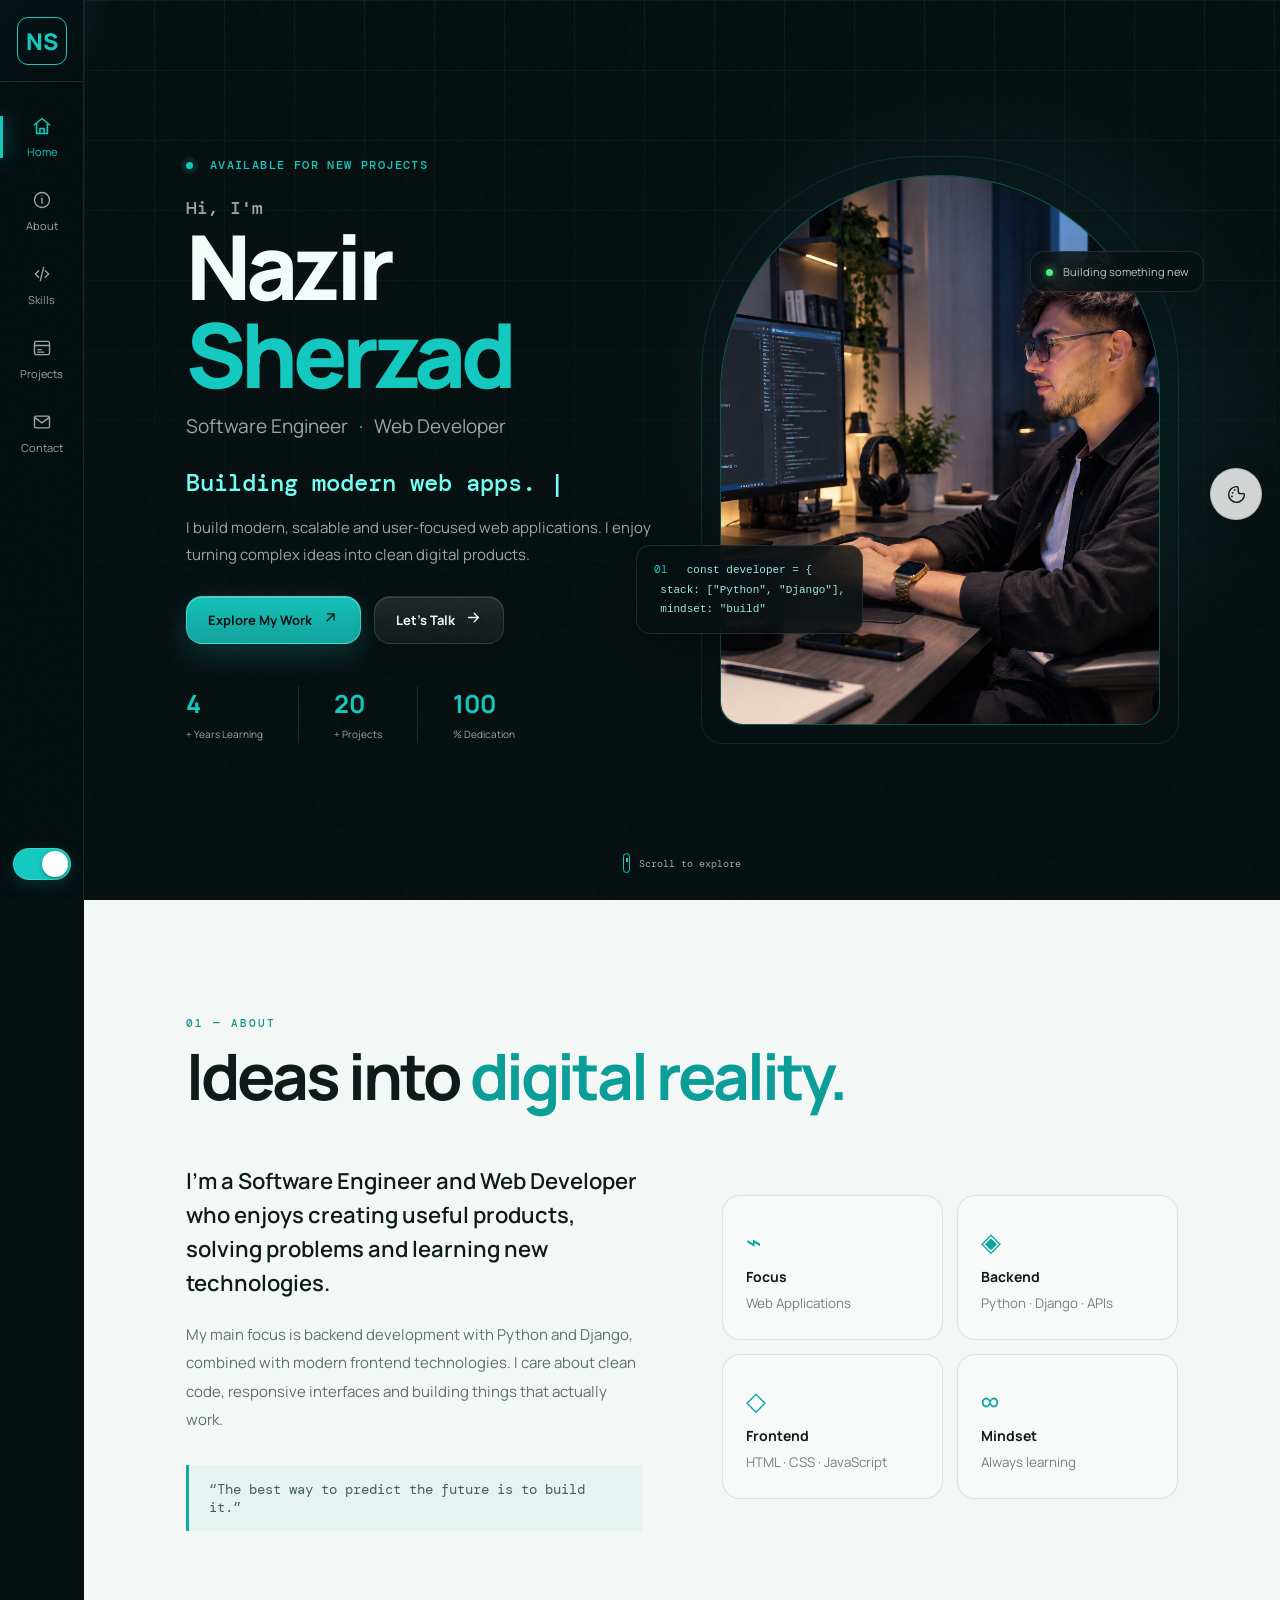
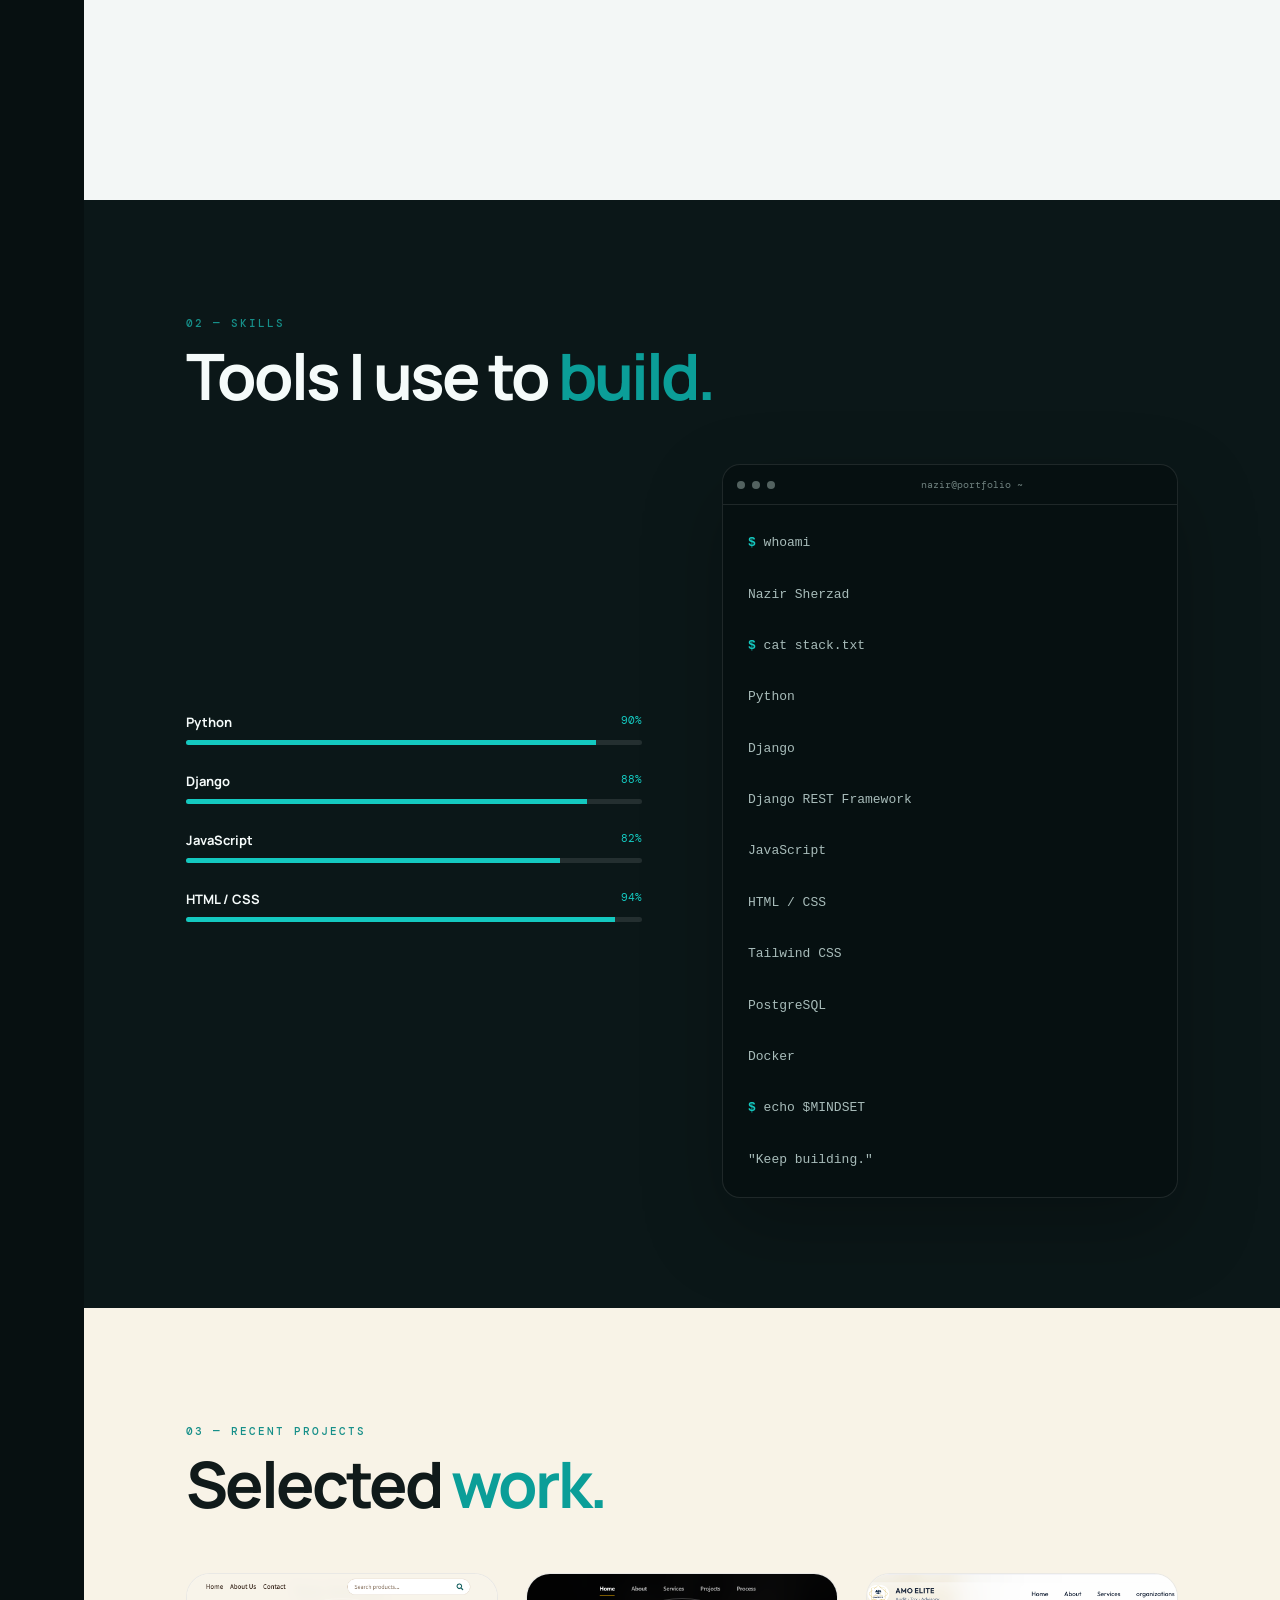
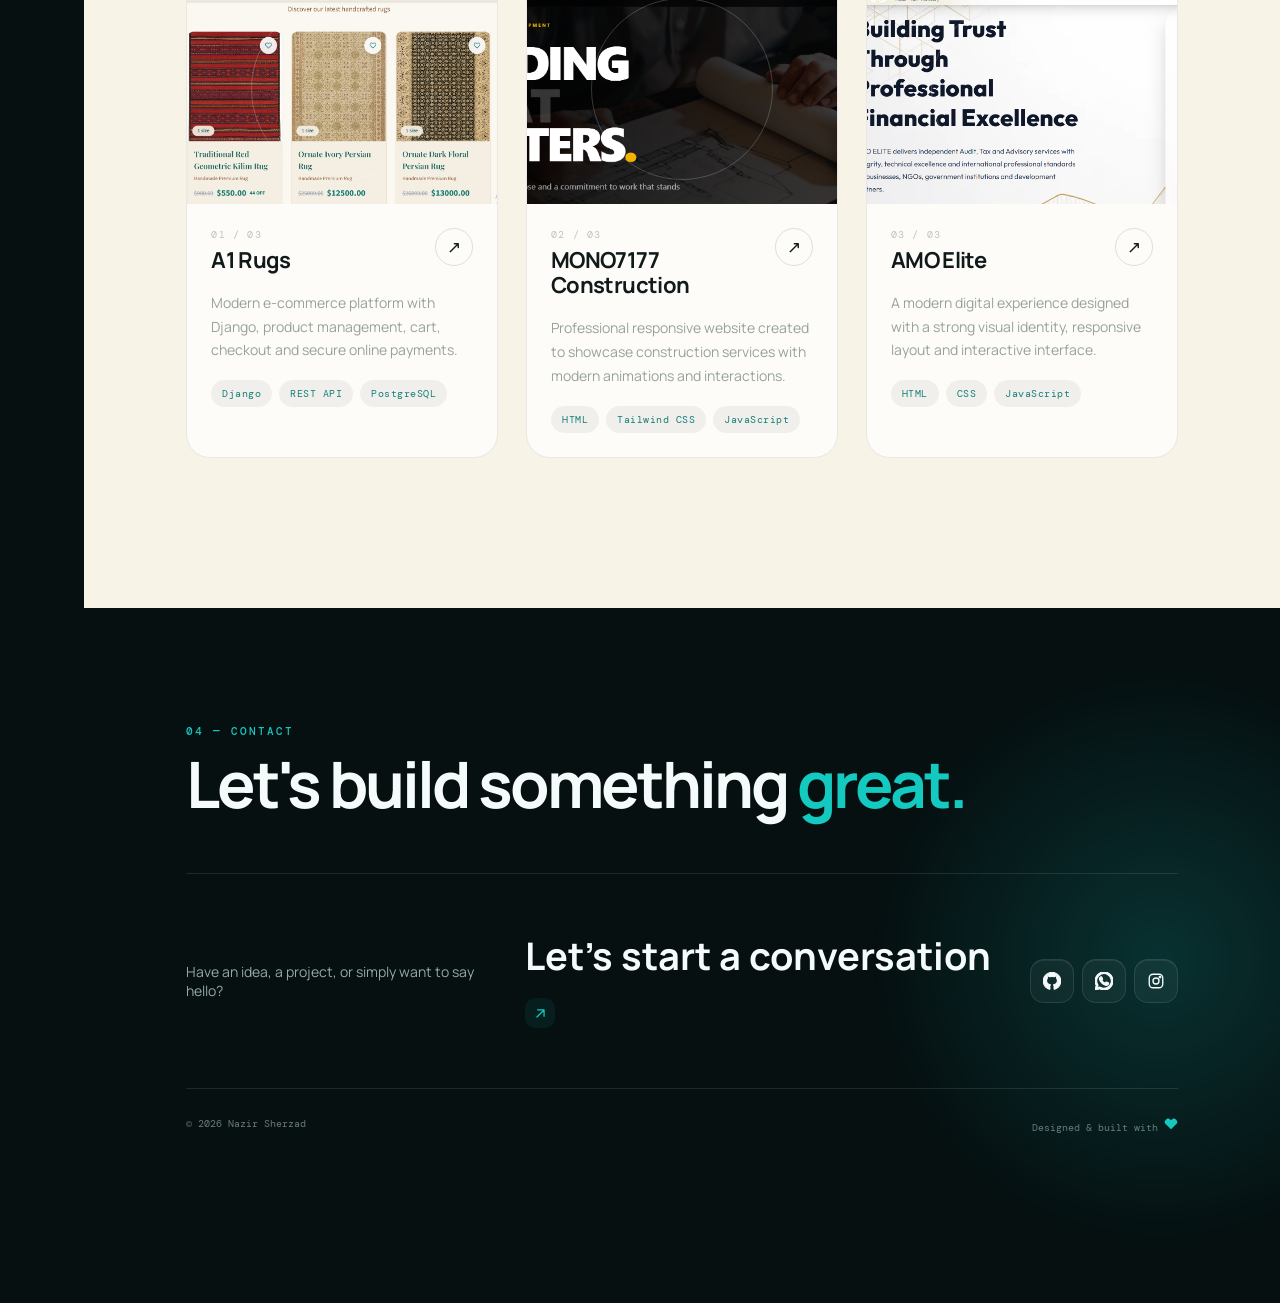
==== index.html @ 91c68496 "first" ====
<!DOCTYPE html>
<html lang="en">

<head>
  <meta charset="UTF-8">
  <meta name="viewport" content="width=device-width, initial-scale=1.0">

  <meta
    name="description"
    content="Nazir Sherzad — Software Engineer & Web Developer"
  >

  <title>Nazir Sherzad | Software Engineer</title>

  <link rel="preconnect" href="https://fonts.googleapis.com">
  <link
    rel="preconnect"
    href="https://fonts.gstatic.com"
    crossorigin
  >

  <link
    href="https://fonts.googleapis.com/css2?family=DM+Mono:wght@400;500&family=Manrope:wght@400;500;600;700;800&display=swap"
    rel="stylesheet"
  >

  <link rel="stylesheet" href="style.css">
</head>

<body>

  <!-- Cursor Glow -->
  <div class="cursor-glow"></div>

  <!-- Noise -->
  <div class="noise"></div>

  <!-- Scroll Progress -->
  <div class="progress">
    <span id="progressBar"></span>
  </div>


  <!-- =========================================
       SIDEBAR
       ========================================= -->

  <aside class="sidebar">

    <a
      class="brand"
      href="#home"
      aria-label="Nazir Sherzad home"
    >
      <span>NS</span>
    </a>

    <nav>

      <!-- Home -->
      <a href="#home" class="nav-link active">
        <i class="icon" aria-hidden="true">
          <svg viewBox="0 0 24 24">
            <path d="M3 10.5 12 3l9 7.5"></path>
            <path d="M5.5 9.5V21h13V9.5"></path>
            <path d="M9.5 21v-6h5v6"></path>
          </svg>
        </i>
        <span>Home</span>
      </a>


      <!-- About -->
      <a href="#about" class="nav-link">
        <i class="icon" aria-hidden="true">
          <svg viewBox="0 0 24 24">
            <circle cx="12" cy="12" r="9"></circle>
            <path d="M12 10v6"></path>
            <circle
              cx="12"
              cy="7"
              r=".7"
              fill="currentColor"
              stroke="none"
            ></circle>
          </svg>
        </i>
        <span>About</span>
      </a>


      <!-- Skills -->
      <a href="#skills" class="nav-link">
        <i class="icon" aria-hidden="true">
          <svg viewBox="0 0 24 24">
            <path d="m8 8-4 4 4 4"></path>
            <path d="m16 8 4 4-4 4"></path>
            <path d="m14 4-4 16"></path>
          </svg>
        </i>
        <span>Skills</span>
      </a>


      <!-- Projects -->
      <a href="#projects" class="nav-link">
        <i class="icon" aria-hidden="true">
          <svg viewBox="0 0 24 24">
            <rect
              x="3"
              y="4"
              width="18"
              height="16"
              rx="2"
            ></rect>
            <path d="M3 9h18"></path>
            <path d="M7 14h4"></path>
            <path d="M7 17h7"></path>
          </svg>
        </i>
        <span>Projects</span>
      </a>


      <!-- Contact -->
      <a href="#contact" class="nav-link">
        <i class="icon" aria-hidden="true">
          <svg viewBox="0 0 24 24">
            <rect
              x="3"
              y="5"
              width="18"
              height="14"
              rx="2"
            ></rect>
            <path d="m4 7 8 6 8-6"></path>
          </svg>
        </i>
        <span>Contact</span>
      </a>

    </nav>


    <!-- Theme Toggle -->
    <button
      class="theme-toggle"
      id="themeToggle"
      aria-label="Toggle theme"
    >

      <!-- Moon -->
      <span>
        <svg viewBox="0 0 24 24" aria-hidden="true">
          <path d="M20 15.5A8.5 8.5 0 0 1 8.5 4 8.5 8.5 0 1 0 20 15.5Z"></path>
        </svg>
      </span>

      <!-- Sun -->
      <b>
        <svg viewBox="0 0 24 24" aria-hidden="true">
          <circle cx="12" cy="12" r="4"></circle>

          <path d="M12 2v2"></path>
          <path d="M12 20v2"></path>

          <path d="m4.93 4.93 1.41 1.41"></path>
          <path d="m17.66 17.66 1.41 1.41"></path>

          <path d="M2 12h2"></path>
          <path d="M20 12h2"></path>

          <path d="m4.93 19.07 1.41-1.41"></path>
          <path d="m17.66 6.34 1.41-1.41"></path>
        </svg>
      </b>

    </button>

  </aside>

<!-- =========================================
     MOBILE CONTROLS
     ========================================= -->

<div class="mobile-controls">

  <!-- Mobile Theme Toggle -->
 
  <!-- Mobile Menu -->
  <button
    class="mobile-menu"
    id="mobileMenu"
    aria-label="Open menu"
  >
    <svg viewBox="0 0 24 24" aria-hidden="true">
      <path d="M4 7h16"></path>
      <path d="M4 12h16"></path>
      <path d="M4 17h16"></path>
    </svg>
  </button>

</div>


<!-- =========================================
     MOBILE NAVIGATION
     ========================================= -->

<div class="mobile-nav" id="mobileNav">
  <a href="#home">Home</a>
  <a href="#about">About</a>
  <a href="#skills">Skills</a>
  <a href="#projects">Projects</a>
  <a href="#contact">Contact</a>
</div>  <!-- =========================================
       MAIN
       ========================================= -->

  <main>


    <!-- =======================================
         HERO
         ======================================= -->

    <section id="home" class="hero section">

      <div class="hero-grid"></div>

      <div class="hero-orbit orbit-one"></div>
      <div class="hero-orbit orbit-two"></div>


      <div class="hero-copy reveal">

        <div class="eyebrow">
          <span class="pulse-dot"></span>
          Available for new projects
        </div>

        <p class="hello">Hi, I'm</p>

        <h1>
          Nazir <em>Sherzad</em>
        </h1>

        <div class="role">
          Software Engineer
          <span>·</span>
          Web Developer
        </div>

        <div class="type-line">
          <span id="typed"></span>
          <span class="caret">|</span>
        </div>

        <p class="hero-text">
          I build modern, scalable and user-focused web applications.
          I enjoy turning complex ideas into clean digital products.
        </p>


        <div class="hero-actions">

          <a
            class="btn primary magnetic"
            href="#projects"
          >
            Explore My Work

            <span>
              <svg viewBox="0 0 24 24" aria-hidden="true">
                <path
                  d="M7 17L17 7M8 7h9v9"
                  fill="none"
                  stroke="currentColor"
                  stroke-width="1.8"
                  stroke-linecap="round"
                  stroke-linejoin="round"
                />
              </svg>
            </span>
          </a>


          <a
            class="btn ghost magnetic"
            href="#contact"
          >
            Let's Talk

            <span>
              <svg viewBox="0 0 24 24" aria-hidden="true">
                <path
                  d="M5 12h14M13 6l6 6-6 6"
                  fill="none"
                  stroke="currentColor"
                  stroke-width="1.8"
                  stroke-linecap="round"
                  stroke-linejoin="round"
                />
              </svg>
            </span>
          </a>

        </div>


        <div class="stats">

          <div>
            <strong data-count="4">0</strong>
            <small>+ Years Learning</small>
          </div>

          <div>
            <strong data-count="20">0</strong>
            <small>+ Projects</small>
          </div>

          <div>
            <strong data-count="100">0</strong>
            <small>% Dedication</small>
          </div>

        </div>

      </div>


      <!-- Hero Visual -->

      <div class="hero-visual reveal delay">

        <div class="photo-frame">

          <div class="photo-ring"></div>

          <img
            src="assets/nazir.jpg"
            alt="Nazir Sherzad"
            onerror="this.style.display='none';this.parentElement.classList.add('photo-missing')"
          >

          <div class="photo-fallback">
            <span>NS</span>

            <small>
              Place your photo at<br>
              <b>assets/nazir.jpg</b>
            </small>
          </div>


          <!-- Code Card -->

          <div class="floating-card code-card">

            <span>01</span>

            <code>
              const developer = {<br>
              &nbsp;stack: ["Python", "Django"],<br>
              &nbsp;mindset: "build"
            </code>

          </div>


          <!-- Status Card -->

          <div class="floating-card status-card">
            <i></i>
            Building something new
          </div>

        </div>

      </div>


      <!-- Scroll Cue -->

      <a class="scroll-cue" href="#about">
        <span></span>
        Scroll to explore
      </a>

    </section>



    <!-- =======================================
         ABOUT
         ======================================= -->

    <section id="about" class="section light-section">

      <div class="section-head reveal">

        <span>01 — ABOUT</span>

        <h2>
          Ideas into <em>digital reality.</em>
        </h2>

      </div>


      <div class="about-grid">

        <div class="about-text reveal">

          <p class="lead">
            I'm a Software Engineer and Web Developer who enjoys
            creating useful products, solving problems and learning
            new technologies.
          </p>

          <p>
            My main focus is backend development with Python and Django,
            combined with modern frontend technologies. I care about
            clean code, responsive interfaces and building things that
            actually work.
          </p>

          <div class="quote">
            “The best way to predict the future is to build it.”
          </div>

        </div>


        <div class="about-cards reveal delay">

          <div class="info-card">
            <span>⌁</span>
            <b>Focus</b>
            <small>Web Applications</small>
          </div>

          <div class="info-card">
            <span>◈</span>
            <b>Backend</b>
            <small>Python · Django · APIs</small>
          </div>

          <div class="info-card">
            <span>◇</span>
            <b>Frontend</b>
            <small>HTML · CSS · JavaScript</small>
          </div>

          <div class="info-card">
            <span>∞</span>
            <b>Mindset</b>
            <small>Always learning</small>
          </div>

        </div>

      </div>

    </section>



    <!-- =======================================
         SKILLS
         ======================================= -->

    <section id="skills" class="section dark-section">

      <div class="section-head reveal">

        <span>02 — SKILLS</span>

        <h2>
          Tools I use to <em>build.</em>
        </h2>

      </div>


      <div class="skills-wrap">


        <div class="skill-list reveal">

          <div class="skill">

            <div>
              <b>Python</b>
              <span>90%</span>
            </div>

            <div class="bar">
              <i style="--w:90%"></i>
            </div>

          </div>


          <div class="skill">

            <div>
              <b>Django</b>
              <span>88%</span>
            </div>

            <div class="bar">
              <i style="--w:88%"></i>
            </div>

          </div>


          <div class="skill">

            <div>
              <b>JavaScript</b>
              <span>82%</span>
            </div>

            <div class="bar">
              <i style="--w:82%"></i>
            </div>

          </div>


          <div class="skill">

            <div>
              <b>HTML / CSS</b>
              <span>94%</span>
            </div>

            <div class="bar">
              <i style="--w:94%"></i>
            </div>

          </div>

        </div>


        <!-- Terminal -->

        <div class="terminal reveal delay">

          <div class="terminal-top">

            <span></span>
            <span></span>
            <span></span>

            <label>
              nazir@portfolio ~
            </label>

          </div>


          <pre><code><b>$</b> whoami

Nazir Sherzad

<b>$</b> cat stack.txt

Python

Django

Django REST Framework

JavaScript

HTML / CSS

Tailwind CSS

PostgreSQL

Docker

<b>$</b> echo $MINDSET

"Keep building."</code></pre>

        </div>

      </div>

    </section>


<!-- =======================================
     PROJECTS
     ======================================= -->

<section
  id="projects"
  class="section light-section projects-section"
>

  <div class="section-head reveal">

    <span>03 — RECENT PROJECTS</span>

    <h2>
      Selected <em>work.</em>
    </h2>

  </div>


  <div class="projects-grid">


    <!-- =================================
         A1 RUGS
         ================================= -->

    <a
      href="https://shopa1rugs.com"
      target="_blank"
      rel="noopener noreferrer"
      class="project reveal"
    >

      <div class="project-art project-image">

        <img
          src="assets/a1rugs.png"
          alt="A1 Rugs website screenshot"
          loading="lazy"
        />

        <div class="project-overlay">

          <span>VIEW PROJECT</span>

          <span class="project-arrow">↗</span>

        </div>

      </div>


      <div class="project-body">

        <div class="project-title">

          <div>

            <small>01 / 03</small>

            <h3>A1 Rugs</h3>

          </div>

          <span class="project-link">↗</span>

        </div>


        <p>
          Modern e-commerce platform with Django,
          product management, cart, checkout and
          secure online payments.
        </p>


        <div class="tags">

          <span>Django</span>
          <span>REST API</span>
          <span>PostgreSQL</span>

        </div>

      </div>

    </a>



    <!-- =================================
         MONO7177
         ================================= -->

    <a
      href="https://mono1771.netlify.app/"
      target="_blank"
      rel="noopener noreferrer"
      class="project reveal delay"
    >

      <div class="project-art project-image">

        <img
          src="assets/mono.png"
          alt="MONO7177 Construction website screenshot"
          loading="lazy"
        />

        <div class="project-overlay">

          <span>VIEW PROJECT</span>

          <span class="project-arrow">↗</span>

        </div>

      </div>


      <div class="project-body">

        <div class="project-title">

          <div>

            <small>02 / 03</small>

            <h3>MONO7177 Construction</h3>

          </div>

          <span class="project-link">↗</span>

        </div>


        <p>
          Professional responsive website created
          to showcase construction services with
          modern animations and interactions.
        </p>


        <div class="tags">

          <span>HTML</span>
          <span>Tailwind CSS</span>
          <span>JavaScript</span>

        </div>

      </div>

    </a>



    <!-- =================================
         AMO ELITE
         ================================= -->

    <a
      href="#"
      target="_blank"
      rel="noopener noreferrer"
      class="project reveal"
    >

      <div class="project-art project-image">

        <img
          src="assets/amoelite1.png"
          alt="AMO Elite website screenshot"
          loading="lazy"
        />

        <div class="project-overlay">

          <span>VIEW PROJECT</span>

          <span class="project-arrow">↗</span>

        </div>

      </div>


      <div class="project-body">

        <div class="project-title">

          <div>

            <small>03 / 03</small>

            <h3>AMO Elite</h3>

          </div>

          <span class="project-link">↗</span>

        </div>


        <p>
          A modern digital experience designed
          with a strong visual identity, responsive
          layout and interactive interface.
        </p>


        <div class="tags">

          <span>HTML</span>
          <span>CSS</span>
          <span>JavaScript</span>

        </div>

      </div>

    </a>


  </div>

</section>


    <!-- =======================================
         CONTACT
         ======================================= -->

    <section id="contact" class="section contact-section">

      <div class="contact-glow"></div>


      <div class="section-head reveal">

        <span>04 — CONTACT</span>

        <h2>
          Let's build something <em>great.</em>
        </h2>

      </div>


      <div class="contact-box reveal delay">

        <p>
          Have an idea, a project, or simply want to say hello?
        </p>


        <a
          class="big-email magnetic"
          href="mailto:nazirsherzad12345@gmail.com"
        >

          Let's start a conversation

          <span class="arrow-icon" aria-hidden="true">

            <svg viewBox="0 0 24 24">

              <path
                d="M7 17L17 7M8 7h9v9"
                fill="none"
                stroke="currentColor"
                stroke-width="1.8"
                stroke-linecap="round"
                stroke-linejoin="round"
              />

            </svg>

          </span>

        </a>


        <!-- Social Icons -->

        <div class="socials">


          <!-- GitHub -->

          <a
            href="https://github.com/nazir19980501/"
            aria-label="GitHub"
          >

            <svg viewBox="0 0 24 24" aria-hidden="true">

              <path
                d="M12 .5C5.65.5.5 5.65.5 12c0 5.08 3.29 9.39 7.86 10.91.58.11.79-.25.79-.56v-2.17c-3.2.7-3.87-1.36-3.87-1.36-.53-1.33-1.28-1.69-1.28-1.69-1.04-.71.08-.7.08-.7 1.15.08 1.76 1.18 1.76 1.18 1.02 1.75 2.68 1.25 3.33.96.1-.74.4-1.25.73-1.54-2.55-.29-5.23-1.28-5.23-5.69 0-1.26.45-2.29 1.18-3.1-.12-.29-.51-1.47.11-3.06 0 0 .96-.31 3.15 1.18a10.9 10.9 0 0 1 5.74 0c2.19-1.49 3.15-1.18 3.15-1.18.62 1.59.23 2.77.11 3.06.73.81 1.18 1.84 1.18 3.1 0 4.42-2.69 5.39-5.25 5.67.41.36.78 1.07.78 2.16v3.2c0 .31.21.68.8.56A11.51 11.51 0 0 0 23.5 12C23.5 5.65 18.35.5 12 .5Z"
                fill="currentColor"
              />

            </svg>

          </a>


          <!-- LinkedIn -->

       <!-- WhatsApp -->
<a
  href="https://wa.link/wob03r"
  aria-label="WhatsApp"
  target="_blank"
  rel="noopener noreferrer"
>
  <svg viewBox="0 0 24 24" aria-hidden="true">
    <path
      d="M20.52 3.48A11.87 11.87 0 0 0 12.05 0C5.48 0 .13 5.35.13 11.92c0 2.1.55 4.15 1.6 5.96L.03 24l6.27-1.64a11.9 11.9 0 0 0 5.75 1.47h.01c6.57 0 11.92-5.35 11.92-11.92 0-3.19-1.24-6.18-3.46-8.43ZM12.06 21.8h-.01a9.88 9.88 0 0 1-5.04-1.38l-.36-.21-3.72.97.99-3.63-.23-.37a9.87 9.87 0 1 1 8.37 4.62Zm5.42-7.39c-.3-.15-1.76-.87-2.03-.97-.27-.1-.47-.15-.67.15-.2.3-.77.97-.94 1.17-.17.2-.35.22-.65.07-.3-.15-1.25-.46-2.38-1.46-.88-.78-1.47-1.74-1.64-2.03-.17-.3-.02-.46.13-.61.13-.13.3-.35.45-.52.15-.17.2-.3.3-.5.1-.2.05-.37-.02-.52-.07-.15-.67-1.62-.92-2.22-.24-.58-.49-.5-.67-.51h-.57c-.2 0-.52.07-.79.37-.27.3-1.04 1.02-1.04 2.49s1.07 2.89 1.22 3.09c.15.2 2.1 3.2 5.08 4.49.71.31 1.26.49 1.69.63.71.23 1.35.2 1.86.12.57-.09 1.76-.72 2.01-1.42.25-.7.25-1.3.17-1.42-.07-.12-.27-.2-.57-.35Z"
      fill="currentColor"
    />
  </svg>
</a>

          <!-- Instagram -->

          <a
            href="https://www.instagram.com/na_zir_1/"
            aria-label="Instagram"
          >

            <svg viewBox="0 0 24 24" aria-hidden="true">

              <rect
                x="3"
                y="3"
                width="18"
                height="18"
                rx="5"
                fill="none"
                stroke="currentColor"
                stroke-width="1.8"
              />

              <circle
                cx="12"
                cy="12"
                r="4"
                fill="none"
                stroke="currentColor"
                stroke-width="1.8"
              />

              <circle
                cx="17.3"
                cy="6.8"
                r="1.1"
                fill="currentColor"
              />

            </svg>

          </a>

        </div>

      </div>


      <!-- Footer -->

      <footer>

        <span>
          © 2026 Nazir Sherzad
        </span>

        <span class="footer-built">

          Designed & built with

          <b aria-label="love">
            <svg viewBox="0 0 24 24" aria-hidden="true">

              <path
                d="M20.8 4.6a5.5 5.5 0 0 0-7.8 0L12 5.7l-1.1-1.1a5.5 5.5 0 0 0-7.8 7.8l1.1 1.1L12 21l7.8-7.5 1.1-1.1a5.5 5.5 0 0 0-.1-7.8Z"
                fill="currentColor"
              />

            </svg>
          </b>

        </span>

      </footer>

    </section>

  </main>



  <!-- =========================================
       OTHER PORTFOLIO DESIGNS
       ========================================= -->

  <div class="design-switcher" id="designSwitcher">

    <div class="design-note" id="designNote">
      <span>Change theme</span>
      <strong>Click</strong>
    </div>

    <button
      type="button"
      class="design-next-btn"
      id="designNextBtn"
      aria-label="Change theme"
    >
      <span aria-hidden="true">
        <svg viewBox="0 0 24 24">
          <path d="M12 3a9 9 0 1 0 9 9c0-.55-.45-1-1-1h-3.2a2.8 2.8 0 0 1-2.8-2.8V5a2 2 0 0 0-2-2Z"></path>
          <circle cx="7.5" cy="10" r="1" fill="currentColor" stroke="none"></circle>
          <circle cx="10" cy="6.8" r="1" fill="currentColor" stroke="none"></circle>
          <circle cx="6.8" cy="14.2" r="1" fill="currentColor" stroke="none"></circle>
        </svg>
      </span>
    </button>

    <div class="design-menu" id="designMenu">

      <div class="design-menu-title">
        Change theme
      </div>

      <a href="assets/page1.html">
        <span>01</span>
        Digital Sunset
        <b>↗</b>
      </a>

      <a href="assets/page2.html">
        <span>02</span>
        Neon Noir
        <b>↗</b>
      </a>

      <a href="assets/page.html">
        <span>03</span>
        Cyber Glow
        <b>↗</b>
      </a>

    </div>

  </div>


  <style>
    /* =========================================
       OTHER PORTFOLIO DESIGNS
       ========================================= */

    .design-switcher {
      position: fixed;
      right: 18px;
      top: 52%;
      z-index: 9999;
      display: flex;
      align-items: center;
      pointer-events: none;
    }

    .design-next-btn {
      width: 52px;
      height: 52px;
      border: 1px solid rgba(0, 0, 0, 0.12);
      border-radius: 50%;
      background: rgba(255, 255, 255, 0.82);
      backdrop-filter: blur(18px);
      -webkit-backdrop-filter: blur(18px);
      color: #111;
      display: flex;
      align-items: center;
      justify-content: center;
      cursor: pointer;
      pointer-events: auto;
      box-shadow: 0 10px 35px rgba(0, 0, 0, 0.12);
      transition:
        transform 0.35s ease,
        background 0.35s ease,
        color 0.35s ease,
        box-shadow 0.35s ease;
    }

    .design-next-btn span {
      width: 21px;
      height: 21px;
      display: flex;
      align-items: center;
      justify-content: center;
      transform: rotate(0deg);
      transition: transform 0.35s ease;
    }

    .design-next-btn span svg {
      width: 21px;
      height: 21px;
      fill: none;
      stroke: currentColor;
      stroke-width: 1.6;
      stroke-linecap: round;
      stroke-linejoin: round;
    }

    .design-next-btn:hover {
      transform: translateY(-3px);
      background: #111;
      color: #fff;
      box-shadow: 0 15px 40px rgba(0, 0, 0, 0.2);
    }

    .design-next-btn:hover span {
      transform: rotate(18deg) scale(1.05);
    }

    .design-note {
      position: absolute;
      right: 66px;
      white-space: nowrap;
      padding: 11px 16px;
      border-radius: 12px;
      background: #111;
      color: #fff;
      font-size: 12px;
      box-shadow: 0 12px 35px rgba(0, 0, 0, 0.18);
      opacity: 0;
      transform: translateX(15px) scale(0.96);
      pointer-events: none;
      transition:
        opacity 0.45s ease,
        transform 0.45s cubic-bezier(.2,.8,.2,1);
    }

    .design-note::after {
      content: "";
      position: absolute;
      right: -6px;
      top: 50%;
      width: 12px;
      height: 12px;
      background: #111;
      transform: translateY(-50%) rotate(45deg);
    }

    .design-note strong {
      margin-left: 5px;
      text-decoration: underline;
    }

    .design-switcher.show-note .design-note {
      opacity: 1;
      transform: translateX(0) scale(1);
    }

    .design-menu {
      position: absolute;
      right: 0;
      top: 62px;
      width: 230px;
      padding: 12px;
      border-radius: 18px;
      background: rgba(255, 255, 255, 0.92);
      backdrop-filter: blur(20px);
      -webkit-backdrop-filter: blur(20px);
      border: 1px solid rgba(0, 0, 0, 0.1);
      box-shadow: 0 20px 60px rgba(0, 0, 0, 0.15);
      opacity: 0;
      visibility: hidden;
      transform: translateY(10px) scale(0.96);
      transform-origin: top right;
      transition:
        opacity 0.3s ease,
        visibility 0.3s ease,
        transform 0.3s ease;
      pointer-events: none;
    }

    .design-switcher.menu-open .design-menu {
      opacity: 1;
      visibility: visible;
      transform: translateY(0) scale(1);
      pointer-events: auto;
    }

    .design-menu-title {
      padding: 8px 10px 12px;
      font-size: 10px;
      font-weight: 700;
      letter-spacing: 0.14em;
      text-transform: uppercase;
      opacity: 0.45;
    }

    .design-menu a {
      display: flex;
      align-items: center;
      gap: 10px;
      padding: 12px 10px;
      border-radius: 10px;
      color: #111;
      text-decoration: none;
      font-size: 13px;
      transition:
        background 0.25s ease,
        transform 0.25s ease;
    }

    .design-menu a:hover {
      background: rgba(0, 0, 0, 0.06);
      transform: translateX(3px);
    }

    .design-menu a span {
      font-size: 10px;
      opacity: 0.4;
      width: 20px;
    }

    .design-menu a b {
      margin-left: auto;
      font-size: 15px;
      font-weight: 400;
    }

    @media (max-width: 600px) {
      .design-switcher {
        right: 10px;
        top: 52%;
      }

      .design-next-btn {
        width: 46px;
        height: 46px;
      }

      .design-next-btn span,
      .design-next-btn span svg {
        width: 19px;
        height: 19px;
      }

      .design-note {
        right: 56px;
        font-size: 11px;
        padding: 9px 12px;
        max-width: calc(100vw - 80px);
      }

      .design-menu {
        width: min(205px, calc(100vw - 70px));
      }
    }
  </style>


  <script>
    /* =========================================
       OTHER PORTFOLIO DESIGNS
       ========================================= */

    (() => {
      const switcher = document.getElementById("designSwitcher");
      const button = document.getElementById("designNextBtn");

      if (!switcher || !button) return;

      // Show the note after 5 seconds.
      setTimeout(() => {
        switcher.classList.add("show-note");

        // Hide the note after 6 seconds.
        setTimeout(() => {
          switcher.classList.remove("show-note");
        }, 6000);

      }, 5000);

      // Open / close the design menu.
      button.addEventListener("click", (event) => {
        event.stopPropagation();

        switcher.classList.toggle("menu-open");
        switcher.classList.remove("show-note");
      });

      // Close when clicking elsewhere.
      document.addEventListener("click", (event) => {
        if (!switcher.contains(event.target)) {
          switcher.classList.remove("menu-open");
        }
      });
    })();
  </script>

  <!-- JavaScript -->

  <script src="functions.js"></script>

</body>

</html>
---- style.css ----
:root {

  --bg: #071011;

  --bg2: #0b1718;

  --text: #f5fbfa;

  --muted: #94aaa8;

  --teal: #14c9c0;

  --teal2: #72fff4;

  --line: rgba(255, 255, 255, 0.1);

  --card: rgba(255, 255, 255, 0.055);

  --light: #f3f7f6;

  --ink: #101a1a;

  --cream: #f8f3e7;

  --ease: cubic-bezier(0.2, 0.8, 0.2, 1);

}

* {

  box-sizing: border-box;

  margin: 0;

  padding: 0;

}

html {

  scroll-behavior: smooth;

}

body {

  font-family: Manrope, sans-serif;

  background: var(--bg);

  color: var(--text);

  overflow-x: hidden;

}

body.light {

  --bg: #f3f7f6;

  --bg2: #fff;

  --text: #101a1a;

  --muted: #5c6c6a;

  --line: rgba(10, 30, 30, 0.12);

  --card: rgba(0, 0, 0, 0.045);

  --light: #fff;

}

a {

  text-decoration: none;

  color: inherit;

}

button {

  font: inherit;

}

.noise {

  position: fixed;

  inset: 0;

  pointer-events: none;

  z-index: 50;

  opacity: 0.035;

  background-image: url("data:image/svg+xml,%3Csvg viewBox='0 0 180 180' xmlns='http://www\.w3.org/2000/svg'%3E%3Cfilter id='n'%3E%3CfeTurbulence type='fractalNoise' baseFrequency='.8' numOctaves='3' stitchTiles='stitch'/%3E%3C/filter%3E%3Crect width='100%25' height='100%25' filter='url(%23n)' opacity='.55'/%3E%3C/svg%3E");

}

.cursor-glow {

  position: fixed;

  width: 260px;

  height: 260px;

  border-radius: 50%;

  pointer-events: none;

  background: radial-gradient(

    circle,

    rgba(20, 201, 192, 0.14),

    transparent 65%

  );

  transform: translate(-50%, -50%);

  z-index: 1;

}

.progress {

  position: fixed;

  left: 0;

  top: 0;

  height: 3px;

  width: 100%;

  z-index: 100;

}

.progress span {

  display: block;

  height: 100%;

  width: 0;

  background: var(--teal);

  box-shadow: 0 0 18px var(--teal);

}

/* =========================================

   SIDEBAR

   ========================================= */

.sidebar {

  position: fixed;

  left: 0;

  top: 0;

  width: 84px;

  height: 100vh;

  border-right: 1px solid var(--line);

  display: flex;

  flex-direction: column;

  align-items: center;

  z-index: 40;

  background: rgba(5, 14, 15, 0.75);

  backdrop-filter: blur(20px);

}

body.light .sidebar {

  background: rgba(255, 255, 255, 0.78);

}

.brand {

  height: 82px;

  width: 100%;

  display: grid;

  place-items: center;

  border-bottom: 1px solid var(--line);

  font-weight: 800;

  font-size: 23px;

  color: var(--teal);

}

.brand span {

  border: 1px solid var(--teal);

  border-radius: 11px;

  padding: 7px 8px;

}

.sidebar nav {

  display: flex;

  flex-direction: column;

  width: 100%;

  margin-top: 20px;

  gap: 4px;

}

.nav-link {

  height: 70px;

  display: flex;

  flex-direction: column;

  align-items: center;

  justify-content: center;

  gap: 7px;

  color: var(--muted);

  font-size: 11px;

  position: relative;

  transition: 0.3s;

}

.nav-link i {

  font-style: normal;

  font-size: 21px;

}

.nav-link:hover,

.nav-link.active {

  color: var(--teal);

}

.nav-link.active:before {

  content: "";

  position: absolute;

  left: 0;

  width: 3px;

  height: 42px;

  background: var(--teal);

  box-shadow: 0 0 18px var(--teal);

}

.theme-toggle {

  margin-top: auto;

  margin-bottom: 20px;

  border: 1px solid var(--line);

  border-radius: 30px;

  background: var(--card);

  color: var(--text);

  width: 55px;

  height: 30px;

  display: flex;

  align-items: center;

  justify-content: space-around;

  cursor: pointer;

}

.theme-toggle b {

  color: #f5b83f;

}

.theme-toggle span {

  color: #9db0af;

}

main {

  margin-left: 84px;

}

/* =========================================

   SECTIONS

   ========================================= */

.section {

  min-height: 100vh;

  padding: 110px clamp(35px, 8vw, 130px);

  position: relative;

}

/* =========================================

   HERO

   ========================================= */

.hero {

  display: flex;

  align-items: center;

  overflow: hidden;

  background:

    radial-gradient(

      circle at 75% 45%,

      rgba(20, 201, 192, 0.13),

      transparent 32%

    ),

    var(--bg);

}

.hero-grid {

  position: absolute;

  inset: 0;

  background-image:

    linear-gradient(var(--line) 1px, transparent 1px),

    linear-gradient(90deg, var(--line) 1px, transparent 1px);

  background-size: 70px 70px;

  mask-image: linear-gradient(to bottom, black, transparent 85%);

  opacity: 0.45;

}

.hero-copy {

  width: 52%;

  position: relative;

  z-index: 3;

}

.hero-visual {

  width: 48%;

  display: grid;

  place-items: center;

  position: relative;

  z-index: 2;

}

.eyebrow {

  font: 500 12px "DM Mono";

  color: var(--teal);

  letter-spacing: 1.4px;

  text-transform: uppercase;

  margin-bottom: 23px;

}

.pulse-dot {

  display: inline-block;

  width: 7px;

  height: 7px;

  border-radius: 50%;

  background: var(--teal);

  box-shadow: 0 0 0 5px rgba(20, 201, 192, 0.1);

  margin-right: 8px;

  animation: pulse 1.7s infinite;

}

.hello {

  font: 500 18px "DM Mono";

  color: var(--muted);

  margin-bottom: 2px;

}

.hero h1 {

  font-size: clamp(52px, 7vw, 96px);

  line-height: 0.98;

  letter-spacing: -5px;

  font-weight: 800;

}

.hero h1 em,

.section-head em {

  font-style: normal;

  color: var(--teal);

}

.role {

  font-size: 19px;

  color: var(--muted);

  margin-top: 15px;

}

.role span {

  color: var(--teal);

  padding: 0 7px;

}

.type-line {

  font: 500 clamp(17px, 2vw, 24px) "DM Mono";

  margin-top: 28px;

  height: 34px;

  color: var(--teal2);

}

.caret {

  animation: blink 0.7s infinite;

}

.hero-text {

  max-width: 570px;

  color: var(--muted);

  line-height: 1.8;

  margin-top: 13px;

  font-size: 15px;

}

.hero-actions {

  display: flex;

  gap: 13px;

  margin-top: 28px;

}

.btn {

  padding: 15px 21px;

  border-radius: 13px;

  border: 1px solid var(--line);

  font-weight: 700;

  font-size: 13px;

  transition: 0.25s;

  display: inline-flex;

  gap: 25px;

  align-items: center;

}

.btn.primary {

  background: var(--teal);

  color: #05201f;

  box-shadow: 0 12px 35px rgba(20, 201, 192, 0.18);

}

.btn.ghost:hover {

  border-color: var(--teal);

  color: var(--teal);

}

.btn.primary:hover {

  transform: translateY(-3px);

  box-shadow: 0 18px 45px rgba(20, 201, 192, 0.3);

}

.stats {

  display: flex;

  margin-top: 42px;

  gap: 0;

}

.stats div {

  padding-right: 35px;

  margin-right: 35px;

  border-right: 1px solid var(--line);

}

.stats div:last-child {

  border: 0;

}

.stats strong {

  display: block;

  color: var(--teal);

  font-size: 25px;

}

.stats small {

  color: var(--muted);

  font-size: 10px;

}

/* =========================================

   PHOTO

   ========================================= */

.photo-frame {

  width: min(440px, 42vw);

  height: min(550px, 62vh);

  min-height: 430px;

  border: 1px solid rgba(20, 201, 192, 0.3);

  border-radius: 220px 220px 22px 22px;

  position: relative;

  background: linear-gradient(

    145deg,

    rgba(20, 201, 192, 0.12),

    rgba(255, 255, 255, 0.025)

  );

  overflow: visible;

  display: grid;

  place-items: center;

}

.photo-frame img {

  width: 100%;

  height: 100%;

  object-fit: cover;

  border-radius: inherit;

  filter: saturate(0.92);

  position: relative;

  z-index: 2;

}

.photo-ring {

  position: absolute;

  inset: -20px;

  border: 1px solid rgba(20, 201, 192, 0.14);

  border-radius: inherit;

  animation: float 7s ease-in-out infinite;

}

.photo-fallback {

  display: none;

  position: absolute;

  inset: 0;

  z-index: 1;

  place-items: center;

  text-align: center;

  color: var(--muted);

}

.photo-fallback span {

  font-size: 100px;

  color: var(--teal);

  font-weight: 800;

}

.photo-fallback small {

  position: absolute;

  bottom: 50px;

}

.photo-missing .photo-fallback {

  display: grid;

}

.floating-card {

  position: absolute;

  z-index: 4;

  background: rgba(7, 16, 17, 0.8);

  border: 1px solid var(--line);

  backdrop-filter: blur(18px);

  box-shadow: 0 20px 60px rgba(0, 0, 0, 0.3);

  border-radius: 14px;

}

.code-card {

  left: -85px;

  bottom: 90px;

  padding: 14px 17px;

  font: 11px/1.7 "DM Mono";

  color: #9ce8e4;

}

.code-card span {

  color: var(--teal);

  margin-right: 12px;

}

.status-card {

  right: -45px;

  top: 75px;

  padding: 12px 15px;

  font-size: 11px;

  color: #b9cac8;

}

.status-card i {

  display: inline-block;

  width: 7px;

  height: 7px;

  border-radius: 50%;

  background: #54e78b;

  margin-right: 8px;

  box-shadow: 0 0 10px #54e78b;

}

.scroll-cue {

  position: absolute;

  bottom: 27px;

  left: 50%;

  transform: translateX(-50%);

  font: 10px "DM Mono";

  color: var(--muted);

  display: flex;

  align-items: center;

  gap: 9px;

}

.scroll-cue span {

  width: 7px;

  height: 20px;

  border: 1px solid var(--teal);

  border-radius: 10px;

  position: relative;

}

.scroll-cue span:after {

  content: "";

  position: absolute;

  top: 4px;

  left: 2px;

  width: 2px;

  height: 4px;

  background: var(--teal);

  animation: scrollDot 1.5s infinite;

}

/* =========================================

   ABOUT

   ========================================= */

.light-section {

  background: var(--light);

  color: var(--ink);

}

.section-head {

  margin-bottom: 55px;

}

.section-head > span {

  font: 500 11px "DM Mono";

  color: #168f89;

  letter-spacing: 2px;

}

.section-head h2 {

  font-size: clamp(38px, 5vw, 66px);

  letter-spacing: -3px;

  margin-top: 10px;

  line-height: 1.05;

}

.section-head h2 em {

  color: #0b9e98;

}

.about-grid {

  display: grid;

  grid-template-columns: 1fr 1fr;

  gap: 80px;

  align-items: center;

}

.about-text {

  max-width: 650px;

}

.about-text .lead {

  font-size: 22px;

  line-height: 1.55;

  font-weight: 600;

  margin-bottom: 20px;

}

.about-text p:not(.lead) {

  line-height: 1.9;

  color: #5f706e;

  font-size: 15px;

}

.quote {

  border-left: 3px solid #12aaa3;

  margin-top: 30px;

  padding: 15px 20px;

  background: rgba(12, 164, 157, 0.06);

  font: 14px "DM Mono";

  color: #46605d;

}

.about-cards {

  display: grid;

  grid-template-columns: 1fr 1fr;

  gap: 14px;

}

.info-card {

  padding: 27px 23px;

  border: 1px solid rgba(10, 40, 40, 0.11);

  border-radius: 18px;

  display: flex;

  flex-direction: column;

  gap: 8px;

  transition: 0.3s;

  background: rgba(255, 255, 255, 0.4);

}

.info-card:hover {

  transform: translateY(-7px);

  border-color: #13b4ac;

  box-shadow: 0 20px 50px rgba(20, 60, 60, 0.08);

}

.info-card span {

  font-size: 26px;

  color: #0ca8a0;

}

.info-card b {

  font-size: 14px;

}

.info-card small {

  color: #71817f;

}

/* =========================================

   SKILLS

   ========================================= */

.dark-section {

  background: var(--bg2);

}

.skills-wrap {

  display: grid;

  grid-template-columns: 1fr 1fr;

  gap: 80px;

  align-items: center;

}

.skill {

  margin-bottom: 27px;

}

.skill > div:first-child {

  display: flex;

  justify-content: space-between;

  margin-bottom: 9px;

  font-size: 13px;

}

.skill > div:first-child span {

  font: 11px "DM Mono";

  color: var(--teal);

}

.bar {

  height: 5px;

  background: var(--line);

  border-radius: 10px;

  overflow: hidden;

}

.bar i {

  display: block;

  width: 0;

  height: 100%;

  background: var(--teal);

  transition: width 1.3s var(--ease);

}

.in-view .bar i {

  width: var(--w);

}

.terminal {

  border: 1px solid var(--line);

  border-radius: 18px;

  background: #061011;

  overflow: hidden;

  box-shadow: 0 30px 80px rgba(0, 0, 0, 0.25);

}

.terminal-top {

  height: 40px;

  border-bottom: 1px solid var(--line);

  display: flex;

  align-items: center;

  gap: 7px;

  padding: 0 14px;

}

.terminal-top > span {

  width: 8px;

  height: 8px;

  border-radius: 50%;

  background: #536260;

}

.terminal-top label {

  font: 10px "DM Mono";

  color: #6f817f;

  margin-left: auto;

  margin-right: auto;

}

.terminal pre {

  padding: 25px;

  font: 13px/1.9 "DM Mono";

  color: #a8bcba;

  overflow: auto;

}

.terminal b {

  color: var(--teal);

}

/* =========================================

   PROJECTS

   ========================================= */

.projects-section {

  background: var(--cream);

}

.projects-grid {

  display: grid;

  grid-template-columns: repeat(3, 1fr);

  gap: 18px;

}

.project {

  border: 1px solid rgba(10, 30, 30, 0.1);

  border-radius: 20px;

  overflow: hidden;

  background: rgba(255, 255, 255, 0.65);

  transition: 0.4s;

}

.project:hover {

  transform: translateY(-9px);

  box-shadow: 0 30px 70px rgba(20, 40, 40, 0.12);

}

.project-art {

  height: 230px;

  position: relative;

  display: flex;

  align-items: center;

  justify-content: center;

  overflow: hidden;

}

.project-art:after {

  content: "";

  position: absolute;

  width: 180px;

  height: 180px;

  border: 1px solid rgba(255, 255, 255, 0.2);

  border-radius: 50%;

  animation: spin 12s linear infinite;

}

.project-art span {

  font-size: 72px;

  font-weight: 800;

  z-index: 1;

  color: white;

}

.project-art small {

  position: absolute;

  left: 18px;

  top: 17px;

  color: rgba(255, 255, 255, 0.7);

  font: 10px "DM Mono";

  letter-spacing: 1px;

}

.rugs {

  background: radial-gradient(circle at 50%, #277b74, #0a2928);

}

.construction {

  background: radial-gradient(circle at 50%, #625e4c, #171714);

}

.portfolio {

  background: radial-gradient(circle at 50%, #264e5c, #0b1720);

}

.project-body {

  padding: 22px;

}

.project-body small {

  font: 10px "DM Mono";

  color: #7c8a88;

}

.project-body h3 {

  font-size: 21px;

  margin-top: 5px;

}

.project-body p {

  font-size: 13px;

  color: #62716f;

  line-height: 1.7;

  margin: 12px 0 18px;

}

.tags {

  display: flex;

  flex-wrap: wrap;

  gap: 6px;

}

.tags span {

  font: 10px "DM Mono";

  padding: 7px 9px;

  border-radius: 20px;

  background: rgba(10, 100, 95, 0.08);

  color: #167f79;

}

/* =========================================

   CONTACT

   ========================================= */

.contact-section {

  background: #061011;

  color: #f5fbfa;

  min-height: 80vh;

  overflow: hidden;

}

.contact-glow {

  position: absolute;

  width: 600px;

  height: 600px;

  right: -180px;

  top: 50px;

  border-radius: 50%;

  background: radial-gradient(

    circle,

    rgba(20, 201, 192, 0.18),

    transparent 68%

  );

  filter: blur(5px);

}

.contact-section .section-head {

  position: relative;

}

.contact-section .section-head > span {

  color: #14c9c0;

}

.contact-section .section-head h2 {

  color: #f5fbfa;

}

.contact-section .section-head h2 em {

  color: #14c9c0;

}

.contact-box {

  position: relative;

  border-top: 1px solid rgba(255, 255, 255, 0.1);

  border-bottom: 1px solid rgba(255, 255, 255, 0.1);

  padding: 55px 0;

  display: flex;

  align-items: center;

  justify-content: space-between;

  gap: 30px;

}

.contact-box p {

  color: #94aaa8;

  font-size: 14px;

}

.big-email {

  color: #f5fbfa;

  font-size: clamp(20px, 3vw, 38px);

  font-weight: 700;

  transition: 0.3s;

}

.big-email span {

  color: #14c9c0;

}

.big-email:hover {

  color: #14c9c0;

}

.socials {

  display: flex;

  gap: 8px;

}

.socials a {

  width: 42px;

  height: 42px;

  border: 1px solid rgba(255, 255, 255, 0.1);

  border-radius: 50%;

  display: grid;

  place-items: center;

  color: #f5fbfa;

  font: 11px "DM Mono";

  transition: 0.3s;

}

.socials a:hover {

  border-color: #14c9c0;

  color: #14c9c0;

  transform: translateY(-4px);

}

footer {

  display: flex;

  justify-content: space-between;

  color: #687b79;

  font: 10px "DM Mono";

  padding-top: 28px;

}

footer b {

  color: #14c9c0;

}

/* =========================================

   LIGHT MODE CONTACT

   Keep contact section dark

   ========================================= */

body.light .contact-section {

  background: #061011;

  color: #f5fbfa;

}

body.light .contact-section .section-head h2 {

  color: #f5fbfa;

}

body.light .contact-section .section-head h2 em {

  color: #14c9c0;

}

body.light .contact-section .section-head > span {

  color: #14c9c0;

}

body.light .contact-section .contact-box {

  border-color: rgba(255, 255, 255, 0.1);

}

body.light .contact-section .contact-box p {

  color: #94aaa8;

}

body.light .contact-section .big-email {

  color: #f5fbfa;

}

body.light .contact-section .big-email:hover {

  color: #14c9c0;

}

body.light .contact-section .socials a {

  color: #f5fbfa;

  border-color: rgba(255, 255, 255, 0.1);

}

body.light .contact-section footer {

  color: #687b79;

}

body.light .contact-section footer b {

  color: #14c9c0;

}

/* =========================================

   REVEAL ANIMATION

   ========================================= */

.reveal {

  opacity: 0;

  transform: translateY(35px);

  transition:

    opacity 0.8s var(--ease),

    transform 0.8s var(--ease);

}

.reveal.in-view {

  opacity: 1;

  transform: none;

}

.delay {

  transition-delay: 0.12s;

}

/* =========================================

   ANIMATIONS

   ========================================= */

@keyframes pulse {

  50% {

    box-shadow: 0 0 0 9px rgba(20, 201, 192, 0);

  }

}

@keyframes blink {

  50% {

    opacity: 0;

  }

}

@keyframes float {

  50% {

    transform: translateY(-12px) rotate(1deg);

  }

}

@keyframes spin {

  to {

    transform: rotate(360deg);

  }

}

@keyframes scrollDot {

  50% {

    transform: translateY(7px);

    opacity: 0.3;

  }

}

/* =========================================

   TABLET

   ========================================= */

@media (max-width: 1000px) {

  .sidebar {

    width: 68px;

  }

  .sidebar .nav-link span {

    display: none;

  }

  .sidebar .nav-link {

    height: 64px;

  }

  main {

    margin-left: 68px;

  }

  .section {

    padding: 90px 6vw;

  }

  .hero {

    display: block;

    padding-top: 130px;

  }

  .hero-copy {

    width: 100%;

  }

  .hero-visual {

    width: 100%;

    margin-top: 60px;

  }

  .photo-frame {

    width: min(390px, 75vw);

    height: 480px;

  }

  .scroll-cue {

    display: none;

  }

  .code-card {

    left: -35px;

  }

  .status-card {

    right: -25px;

  }

  .about-grid,

  .skills-wrap {

    grid-template-columns: 1fr;

    gap: 45px;

  }

  .projects-grid {

    grid-template-columns: 1fr 1fr;

  }

  .contact-box {

    flex-wrap: wrap;

  }

}

/* =========================================

   MOBILE

   ========================================= */

@media (max-width: 650px) {

  .sidebar {

    display: none;

  }

  main {

    margin-left: 0;

  }

  .section {

    padding: 80px 22px;

  }

  .hero {

    min-height: auto;

    padding-top: 110px;

    padding-bottom: 80px;

  }

  .hero h1 {

    font-size: 53px;

    letter-spacing: -3px;

  }

  .role {

    font-size: 15px;

  }

  .hero-text {

    font-size: 13px;

  }

  .stats {

    margin-top: 32px;

  }

  .stats div {

    padding-right: 16px;

    margin-right: 16px;

  }

  .stats strong {

    font-size: 20px;

  }

  .stats small {

    font-size: 9px;

  }

  .mobile-menu {

    display: grid;

    place-items: center;

    position: fixed;

    right: 18px;

    top: 18px;

    z-index: 90;

    width: 45px;

    height: 45px;

    border-radius: 12px;

    background: rgba(8, 18, 18, 0.8);

    color: var(--teal);

    border: 1px solid var(--line);

    backdrop-filter: blur(15px);

    cursor: pointer;

  }

  .mobile-nav {

    position: fixed;

    inset: 0;

    z-index: 80;

    background: rgba(5, 14, 15, 0.96);

    display: flex;

    flex-direction: column;

    align-items: center;

    justify-content: center;

    gap: 25px;

    transform: translateX(100%);

    transition: 0.45s var(--ease);

  }

  .mobile-nav.open {

    transform: none;

  }

  .mobile-nav a {

    font-size: 28px;

    font-weight: 700;

  }

  .about-text .lead {

    font-size: 18px;

  }

  .about-cards {

    grid-template-columns: 1fr 1fr;

  }

  .projects-grid {

    grid-template-columns: 1fr;

  }

  .project-art {

    height: 200px;

  }

  .contact-box {

    display: block;

  }

  .big-email {

    display: block;

    margin: 25px 0;

  }

  .socials {

    margin-top: 25px;

  }

  footer {

    display: block;

    line-height: 2.2;

  }

  .section-head h2 {

    letter-spacing: -2px;

  }

  .photo-frame {

    min-height: 390px;

    height: 430px;

  }

  .floating-card {

    transform: scale(0.82);

  }

  .code-card {

    left: -22px;

    bottom: 55px;

  }

  .status-card {

    right: -18px;

    top: 50px;

  }

}

.nav-link .icon {

  width: 21px;

  height: 21px;

  display: flex;

  align-items: center;

  justify-content: center;

  color: currentColor;

}

.nav-link .icon svg {

  width: 100%;

  height: 100%;

  fill: none;

  stroke: currentColor;

  stroke-width: 1.7;

  stroke-linecap: round;

  stroke-linejoin: round;

}

.theme-toggle span,

.theme-toggle b {

  display: flex;

  align-items: center;

  justify-content: center;

}

.theme-toggle svg {

  width: 15px;

  height: 15px;

  fill: none;

  stroke: currentColor;

  stroke-width: 1.7;

  stroke-linecap: round;

  stroke-linejoin: round;

}

.mobile-menu svg {

  width: 22px;

  height: 22px;

  fill: none;

  stroke: currentColor;

  stroke-width: 1.7;

  stroke-linecap: round;

}

.btn svg {

  width: 17px;

  height: 17px;

}

.arrow-icon {

  display: inline-flex;

  align-items: center;

  justify-content: center;

  width: 28px;

  height: 28px;

}

.arrow-icon svg {

  width: 100%;

  height: 100%;

}

.socials a svg {

  width: 18px;

  height: 18px;

}

.footer-built b {

  display: inline-flex;

  align-items: center;

}

.footer-built b svg {

  width: 14px;

  height: 14px;

}


/* =========================================================
   iOS / iPHONE STYLE CONTROLS
   ========================================================= */

.nav-link .icon {
  width: 22px;
  height: 22px;
  display: flex;
  align-items: center;
  justify-content: center;
  flex-shrink: 0;
}

.nav-link .icon svg {
  width: 20px;
  height: 20px;
  fill: none;
  stroke: currentColor;
  stroke-width: 1.65;
  stroke-linecap: round;
  stroke-linejoin: round;
  transition: transform .35s cubic-bezier(.2,.8,.2,1), stroke-width .25s ease;
}

.nav-link:hover .icon svg {
  transform: scale(1.08);
  stroke-width: 1.9;
}

.nav-link.active .icon svg {
  stroke-width: 1.9;
}

.brand {
  transition: transform .35s cubic-bezier(.2,.8,.2,1), box-shadow .35s ease;
}

.brand:hover { transform: scale(1.06); }
.brand:active { transform: scale(.94); }

.btn {
  position: relative;
  display: inline-flex;
  align-items: center;
  justify-content: center;
  gap: 10px;
  min-height: 48px;
  padding: 0 21px;
  border-radius: 16px;
  border: 1px solid rgba(255,255,255,.12);
  background: linear-gradient(180deg, rgba(255,255,255,.10), rgba(255,255,255,.045));
  backdrop-filter: blur(18px);
  -webkit-backdrop-filter: blur(18px);
  box-shadow: 0 8px 25px rgba(0,0,0,.18), inset 0 1px 0 rgba(255,255,255,.12);
  transition: transform .35s cubic-bezier(.2,.8,.2,1), box-shadow .35s ease, border-color .35s ease, background .35s ease;
  overflow: hidden;
  -webkit-tap-highlight-color: transparent;
}

.btn::before {
  content: "";
  position: absolute;
  inset: 0;
  background: linear-gradient(120deg, transparent 20%, rgba(255,255,255,.10) 50%, transparent 80%);
  transform: translateX(-120%);
  transition: transform .65s cubic-bezier(.2,.8,.2,1);
  pointer-events: none;
}

.btn:hover {
  transform: translateY(-3px);
  border-color: rgba(20,201,192,.55);
  box-shadow: 0 12px 32px rgba(0,0,0,.22), 0 0 25px rgba(20,201,192,.08), inset 0 1px 0 rgba(255,255,255,.16);
}

.btn:hover::before { transform: translateX(120%); }
.btn:active { transform: scale(.96); transition-duration: .12s; }

.btn svg {
  width: 17px;
  height: 17px;
  fill: none;
  stroke: currentColor;
  stroke-width: 1.7;
  stroke-linecap: round;
  stroke-linejoin: round;
  transition: transform .3s ease;
}

.btn:hover svg { transform: translateX(2px); }

.btn.primary {
  background: linear-gradient(180deg, rgba(20,201,192,.96), rgba(20,170,163,.96));
  color: #061011;
  border-color: rgba(114,255,244,.45);
  box-shadow: 0 10px 30px rgba(20,201,192,.20), inset 0 1px 0 rgba(255,255,255,.25);
}

.btn.primary:hover {
  color: #061011;
  box-shadow: 0 14px 38px rgba(20,201,192,.28), 0 0 30px rgba(20,201,192,.12), inset 0 1px 0 rgba(255,255,255,.28);
}

.btn.secondary {
  color: var(--text);
  background: rgba(255,255,255,.055);
  border-color: var(--line);
}

.btn.secondary:hover { color: var(--teal); }

.theme-toggle {
  width: 42px;
  height: 42px;
  border-radius: 14px;
  border: 1px solid var(--line);
  background: rgba(255,255,255,.055);
  backdrop-filter: blur(18px);
  -webkit-backdrop-filter: blur(18px);
  display: flex;
  align-items: center;
  justify-content: center;
  cursor: pointer;
  color: var(--text);
  box-shadow: 0 5px 18px rgba(0,0,0,.12), inset 0 1px 0 rgba(255,255,255,.08);
  transition: transform .3s cubic-bezier(.2,.8,.2,1), background .3s ease, border-color .3s ease, color .3s ease;
  -webkit-tap-highlight-color: transparent;
}

.theme-toggle:hover {
  transform: translateY(-2px) scale(1.04);
  border-color: rgba(20,201,192,.5);
  color: var(--teal);
}

.theme-toggle:active { transform: scale(.90); }

.theme-toggle span,
.theme-toggle b {
  display: flex;
  align-items: center;
  justify-content: center;
  font-weight: normal;
}

.theme-toggle svg {
  width: 17px;
  height: 17px;
  fill: none;
  stroke: currentColor;
  stroke-width: 1.65;
  stroke-linecap: round;
  stroke-linejoin: round;
  transition: transform .4s cubic-bezier(.2,.8,.2,1);
}

.theme-toggle:hover svg { transform: rotate(12deg) scale(1.08); }

.mobile-menu {
  width: 46px;
  height: 46px;
  border-radius: 15px;
  border: 1px solid var(--line);
  background: rgba(255,255,255,.075);
  color: var(--text);
  backdrop-filter: blur(20px);
  -webkit-backdrop-filter: blur(20px);
  box-shadow: 0 8px 25px rgba(0,0,0,.18), inset 0 1px 0 rgba(255,255,255,.10);
  display: flex;
  align-items: center;
  justify-content: center;
  cursor: pointer;
  transition: transform .3s cubic-bezier(.2,.8,.2,1), background .3s ease, border-color .3s ease, color .3s ease;
  -webkit-tap-highlight-color: transparent;
}

.mobile-menu:hover {
  color: var(--teal);
  border-color: rgba(20,201,192,.45);
  transform: scale(1.04);
}

.mobile-menu:active { transform: scale(.90); }

.mobile-menu svg {
  width: 21px;
  height: 21px;
  fill: none;
  stroke: currentColor;
  stroke-width: 1.7;
  stroke-linecap: round;
  stroke-linejoin: round;
}

body:not(.light) .mobile-nav {
  color: #f5fbfa;
  background: rgba(5,14,15,.96);
}

body:not(.light) .mobile-nav a {
  color: #f5fbfa;
}

body.light .mobile-nav {
  color: #101a1a;
  background: rgba(255,255,255,.94);
  border-color: rgba(10,30,30,.12);
  box-shadow: 0 20px 60px rgba(0,0,0,.12), inset 0 1px 0 rgba(255,255,255,.8);
}

body.light .mobile-nav a { color: #101a1a; }

.mobile-nav a {
  transition: color .25s ease, background .25s ease, transform .25s ease;
  border-radius: 13px;
}

.mobile-nav a:hover {
  color: var(--teal) !important;
  background: rgba(20,201,192,.08);
  transform: translateX(4px);
}

.mobile-nav a:active { transform: scale(.97); }

.socials a {
  width: 44px;
  height: 44px;
  border-radius: 14px;
  display: grid;
  place-items: center;
  background: rgba(255,255,255,.045);
  backdrop-filter: blur(15px);
  -webkit-backdrop-filter: blur(15px);
  box-shadow: inset 0 1px 0 rgba(255,255,255,.07);
  transition: transform .3s cubic-bezier(.2,.8,.2,1), border-color .3s ease, color .3s ease, background .3s ease;
}

.socials a:hover {
  transform: translateY(-4px) scale(1.04);
  border-color: var(--teal);
  color: var(--teal);
  background: rgba(20,201,192,.08);
}

.socials a:active { transform: scale(.90); }

.socials a svg {
  width: 18px;
  height: 18px;
  fill: none;
  stroke: currentColor;
  stroke-width: 1.6;
  stroke-linecap: round;
  stroke-linejoin: round;
}

.arrow-icon {
  display: inline-flex;
  align-items: center;
  justify-content: center;
  width: 30px;
  height: 30px;
  border-radius: 10px;
  background: rgba(20,201,192,.08);
  transition: transform .3s cubic-bezier(.2,.8,.2,1), background .3s ease;
}

.big-email:hover .arrow-icon {
  transform: translate(3px,-3px);
  background: rgba(20,201,192,.15);
}

.arrow-icon svg {
  width: 17px;
  height: 17px;
  fill: none;
  stroke: currentColor;
  stroke-width: 1.7;
  stroke-linecap: round;
  stroke-linejoin: round;
}

.footer-built b {
  display: inline-flex;
  align-items: center;
}

.footer-built b svg {
  width: 14px;
  height: 14px;
}

body.light .btn.secondary {
  color: #101a1a;
  background: rgba(0,0,0,.035);
  border-color: rgba(10,30,30,.12);
}

body.light .btn.secondary:hover { color: #0f766e; }

body.light .mobile-menu {
  color: #101a1a;
  background: rgba(255,255,255,.80);
}

body.light .theme-toggle {
  color: #101a1a;
  background: rgba(255,255,255,.75);
}

@media (max-width: 650px) {
  .btn {
    min-height: 46px;
    padding: 0 18px;
    border-radius: 15px;
  }

  .mobile-menu {
    width: 44px;
    height: 44px;
    border-radius: 14px;
  }

  .socials a {
    width: 42px;
    height: 42px;
    border-radius: 13px;
  }
}

/* =========================================================
   iOS-STYLE DARK / LIGHT MODE SWITCH
   Teal version — not green
   Dark mode = switch ON, thumb on the right
   Light mode = switch OFF, thumb on the left
   ========================================================= */

.theme-toggle {
  position: relative;
  width: 58px;
  height: 32px;
  min-width: 58px;
  padding: 0;
  margin-top: auto;
  margin-bottom: 20px;
  border: 0;
  border-radius: 999px;
  cursor: pointer;
  display: block;
  overflow: hidden;
  background: var(--teal);
  color: transparent;
  box-shadow:
    inset 0 0 0 1px rgba(255,255,255,.16),
    0 4px 14px rgba(20,201,192,.16);
  transition:
    background .35s cubic-bezier(.2,.8,.2,1),
    box-shadow .35s ease,
    transform .2s ease;
  -webkit-tap-highlight-color: transparent;
}

/* The white iPhone-style thumb */
.theme-toggle::before {
  content: "";
  position: absolute;
  top: 3px;
  right: 3px;
  width: 26px;
  height: 26px;
  border-radius: 50%;
  background: #fff;
  box-shadow:
    0 2px 5px rgba(0,0,0,.22),
    0 1px 2px rgba(0,0,0,.12);
  transition:
    transform .35s cubic-bezier(.2,.8,.2,1),
    box-shadow .25s ease;
  z-index: 2;
}

/* Hide the old moon/sun icons inside the switch */
.theme-toggle span,
.theme-toggle b {
  position: absolute;
  width: 1px;
  height: 1px;
  padding: 0;
  margin: -1px;
  overflow: hidden;
  clip: rect(0,0,0,0);
  white-space: nowrap;
  border: 0;
}

.theme-toggle:hover {
  transform: scale(1.04);
  background: var(--teal);
  box-shadow:
    inset 0 0 0 1px rgba(255,255,255,.18),
    0 6px 18px rgba(20,201,192,.22);
}

.theme-toggle:active {
  transform: scale(.94);
}

/* LIGHT MODE = OFF */
body.light .theme-toggle {
  background: #e5e7e7;
  box-shadow:
    inset 0 0 0 1px rgba(10,30,30,.10),
    0 3px 10px rgba(0,0,0,.08);
}

body.light .theme-toggle::before {
  right: auto;
  left: 3px;
}

body.light .theme-toggle:hover {
  background: #dfe3e2;
  box-shadow:
    inset 0 0 0 1px rgba(10,30,30,.12),
    0 5px 14px rgba(0,0,0,.10);
}

/* Explicitly hide the theme switch on mobile */
@media (max-width: 650px) {
  .theme-toggle {
    display: none !important;
  }
}

/* =========================================================
   FINAL FIX — MOBILE NAVIGATION & MOBILE CONTROLS
   ========================================================= */

/* The mobile navigation MUST NOT exist visually on desktop. */
.mobile-nav {
  display: none !important;
}

/* The hamburger MUST NOT exist visually on desktop. */
.mobile-menu {
  display: none !important;
}

/* Theme toggle is visible on desktop and mobile. */
.theme-toggle {
  z-index: 100;
}

@media (max-width: 650px) {

  /* ---------- iOS THEME SWITCH ---------- */
  .theme-toggle {
    display: block !important;
    position: fixed !important;
    top: 18px !important;
    right: 72px !important;
    z-index: 100 !important;
    width: 58px !important;
    height: 32px !important;
    min-width: 58px !important;
    margin: 0 !important;
  }

  /* ---------- HAMBURGER ---------- */
  .mobile-menu {
    display: flex !important;
    position: fixed !important;
    top: 18px !important;
    right: 18px !important;
    z-index: 101 !important;
    width: 45px !important;
    height: 45px !important;
    margin: 0 !important;
    padding: 0 !important;
    align-items: center !important;
    justify-content: center !important;
    border-radius: 14px !important;
    background: rgba(7, 16, 17, 0.82) !important;
    color: #f5fbfa !important;
    border: 1px solid rgba(255, 255, 255, 0.14) !important;
    backdrop-filter: blur(18px);
    -webkit-backdrop-filter: blur(18px);
  }

  body.light .mobile-menu {
    background: rgba(255, 255, 255, 0.90) !important;
    color: #101a1a !important;
    border-color: rgba(10, 30, 30, 0.14) !important;
  }

  .mobile-menu svg {
    width: 21px !important;
    height: 21px !important;
    fill: none !important;
    stroke: currentColor !important;
    stroke-width: 1.7 !important;
    stroke-linecap: round !important;
    stroke-linejoin: round !important;
  }

  /* ---------- FULL-SCREEN MOBILE NAV ---------- */
  .mobile-nav {
    position: fixed !important;
    inset: 0 !important;
    z-index: 90 !important;
    display: flex !important;
    flex-direction: column !important;
    align-items: center !important;
    justify-content: center !important;
    gap: 25px !important;
    background: rgba(5, 14, 15, 0.97) !important;
    color: #f5fbfa !important;
    transform: translateX(100%) !important;
    transition: transform 0.45s var(--ease) !important;
  }

  .mobile-nav.open {
    transform: translateX(0) !important;
  }

  .mobile-nav a {
    color: #f5fbfa !important;
    font-size: 28px !important;
    font-weight: 700 !important;
  }

  body.light .mobile-nav {
    background: rgba(255, 255, 255, 0.97) !important;
    color: #101a1a !important;
  }

  body.light .mobile-nav a {
    color: #101a1a !important;
  }
}


/* =========================================================
   THEME TOGGLE
   ========================================================= */

.theme-toggle {
    position: relative;
    width: 58px;
    height: 32px;
    padding: 0;
    border: 0;
    border-radius: 999px;
    background: #14c9c0;
    cursor: pointer;
    overflow: hidden;

    box-shadow:
        inset 0 0 0 1px rgba(255,255,255,.15),
        0 5px 18px rgba(20,201,192,.18);

    transition:
        background .35s cubic-bezier(.2,.8,.2,1),
        box-shadow .35s ease,
        transform .2s ease;

    -webkit-tap-highlight-color: transparent;
}

/* White sliding circle */

.theme-toggle::before {
    content: "";

    position: absolute;
    top: 3px;
    right: 3px;

    width: 26px;
    height: 26px;

    border-radius: 50%;
    background: #ffffff;

    box-shadow:
        0 2px 5px rgba(0,0,0,.22),
        0 1px 2px rgba(0,0,0,.12);

    transition:
        right .35s cubic-bezier(.2,.8,.2,1),
        left .35s cubic-bezier(.2,.8,.2,1);
}

/* Hide old SVG icons */

.theme-toggle span,
.theme-toggle b {
    display: none;
}

.theme-toggle:hover {
    transform: scale(1.04);
}

.theme-toggle:active {
    transform: scale(.94);
}


/* LIGHT MODE */

body.light .theme-toggle {
    background: #e5e7e7;

    box-shadow:
        inset 0 0 0 1px rgba(10,30,30,.10),
        0 4px 14px rgba(0,0,0,.10);
}

body.light .theme-toggle::before {
    left: 3px;
    right: auto;
}


/* =========================================================
   MOBILE CONTROLS
   ========================================================= */

@media (max-width: 650px) {

  .mobile-controls {
    position: fixed;
    top: 18px;
    right: 18px;
    z-index: 200;

    display: flex;
    align-items: center;
    gap: 8px;
  }

  /* Mobile theme toggle */
  .mobile-theme-toggle {
    position: relative;

    width: 44px !important;
    height: 25px !important;
    min-width: 44px !important;

    padding: 0 !important;
    margin: 0 !important;

    display: block !important;

    flex-shrink: 0;
  }

  .mobile-theme-toggle::before {
    top: 3px;
    right: 3px;

    width: 19px;
    height: 19px;
  }

  body.light .mobile-theme-toggle::before {
    left: 3px;
    right: auto;
  }


  /* Mobile hamburger */
  .mobile-menu {
    position: relative !important;

    top: auto !important;
    right: auto !important;

    width: 40px !important;
    height: 40px !important;

    min-width: 40px !important;

    margin: 0 !important;
    padding: 0 !important;

    display: flex !important;

    align-items: center !important;
    justify-content: center !important;

    flex-shrink: 0;

    border-radius: 12px !important;
  }

  .mobile-menu svg {
    width: 19px !important;
    height: 19px !important;
  }
}

/* =========================================================
   DESKTOP
   ========================================================= */

/* Desktop keeps the original sidebar button.
   Mobile version is hidden until 650px. */

@media (min-width: 651px) {

    .mobile-controls {
        display: none !important;
    }

    .sidebar .theme-toggle {
        display: block;
    }
}


/* =======================================
   PROJECTS
   ======================================= */

.projects-grid {
  display: grid;
  grid-template-columns: repeat(3, 1fr);
  gap: 28px;
}


/* Project card */

.project {
  display: block;
  text-decoration: none;
  color: inherit;

  background: rgba(255, 255, 255, 0.7);

  border: 1px solid rgba(0, 0, 0, 0.08);

  border-radius: 24px;

  overflow: hidden;

  transition:
    transform 0.5s cubic-bezier(.2,.8,.2,1),
    box-shadow 0.5s ease,
    border-color 0.5s ease;
}


.project:hover {
  transform: translateY(-10px);

  box-shadow:
    0 25px 60px rgba(0, 0, 0, 0.12);

  border-color: rgba(0, 0, 0, 0.15);
}


/* =======================================
   PROJECT IMAGE
   ======================================= */

.project-art.project-image {
  position: relative;

  width: 100%;

  aspect-ratio: 16 / 10;

  overflow: hidden;

  background: #e8e8e8;
}


.project-art.project-image img {
  width: 100%;
  height: 100%;

  object-fit: cover;

  display: block;

  transition:
    transform 0.8s cubic-bezier(.2,.8,.2,1);
}


.project:hover .project-art.project-image img {
  transform: scale(1.06);
}


/* =======================================
   HOVER OVERLAY
   ======================================= */

.project-overlay {
  position: absolute;

  inset: 0;

  display: flex;

  align-items: center;
  justify-content: center;

  gap: 10px;

  background: rgba(0, 0, 0, 0.42);

  color: white;

  font-size: 11px;

  font-weight: 700;

  letter-spacing: 0.15em;

  opacity: 0;

  transition: opacity 0.4s ease;
}


.project:hover .project-overlay {
  opacity: 1;
}


.project-arrow {
  font-size: 18px;

  transition:
    transform 0.4s ease;
}


.project:hover .project-arrow {
  transform: translate(4px, -4px);
}


/* =======================================
   PROJECT BODY
   ======================================= */

.project-body {
  padding: 24px;
}


.project-title {
  display: flex;

  justify-content: space-between;

  align-items: flex-start;

  gap: 15px;
}


.project-body small {
  display: block;

  font-size: 10px;

  letter-spacing: 0.12em;

  opacity: 0.5;

  margin-bottom: 7px;
}


.project-body h3 {
  margin: 0;

  font-size: 22px;

  line-height: 1.15;

  letter-spacing: -0.03em;
}


.project-body p {
  margin: 18px 0;

  font-size: 14px;

  line-height: 1.7;

  opacity: 0.65;
}


/* =======================================
   PROJECT LINK
   ======================================= */

.project-link {
  width: 38px;
  height: 38px;

  display: flex;

  align-items: center;
  justify-content: center;

  border: 1px solid rgba(0, 0, 0, 0.12);

  border-radius: 50%;

  font-size: 17px;

  flex-shrink: 0;

  transition:
    background 0.3s ease,
    color 0.3s ease,
    transform 0.3s ease;
}


.project:hover .project-link {
  transform: translate(3px, -3px);

  background: #111;

  color: white;
}


/* =======================================
   TAGS
   ======================================= */

.tags {
  display: flex;

  flex-wrap: wrap;

  gap: 7px;
}


.tags span {
  padding: 7px 11px;

  border-radius: 100px;

  background: rgba(0, 0, 0, 0.05);

  font-size: 10px;

  letter-spacing: 0.05em;
}


/* =======================================
   TABLET
   ======================================= */

@media (max-width: 1000px) {

  .projects-grid {
    grid-template-columns: repeat(2, 1fr);
  }

}


/* =======================================
   MOBILE
   ======================================= */

@media (max-width: 650px) {

  .projects-grid {
    grid-template-columns: 1fr;

    gap: 20px;
  }


  .project-body {
    padding: 20px;
  }


  .project-body h3 {
    font-size: 20px;
  }


  .project-body p {
    font-size: 13px;

    margin: 14px 0;
  }


  /* Keep hover overlay from interfering on touch */

  .project-overlay {
    display: none;
  }

}
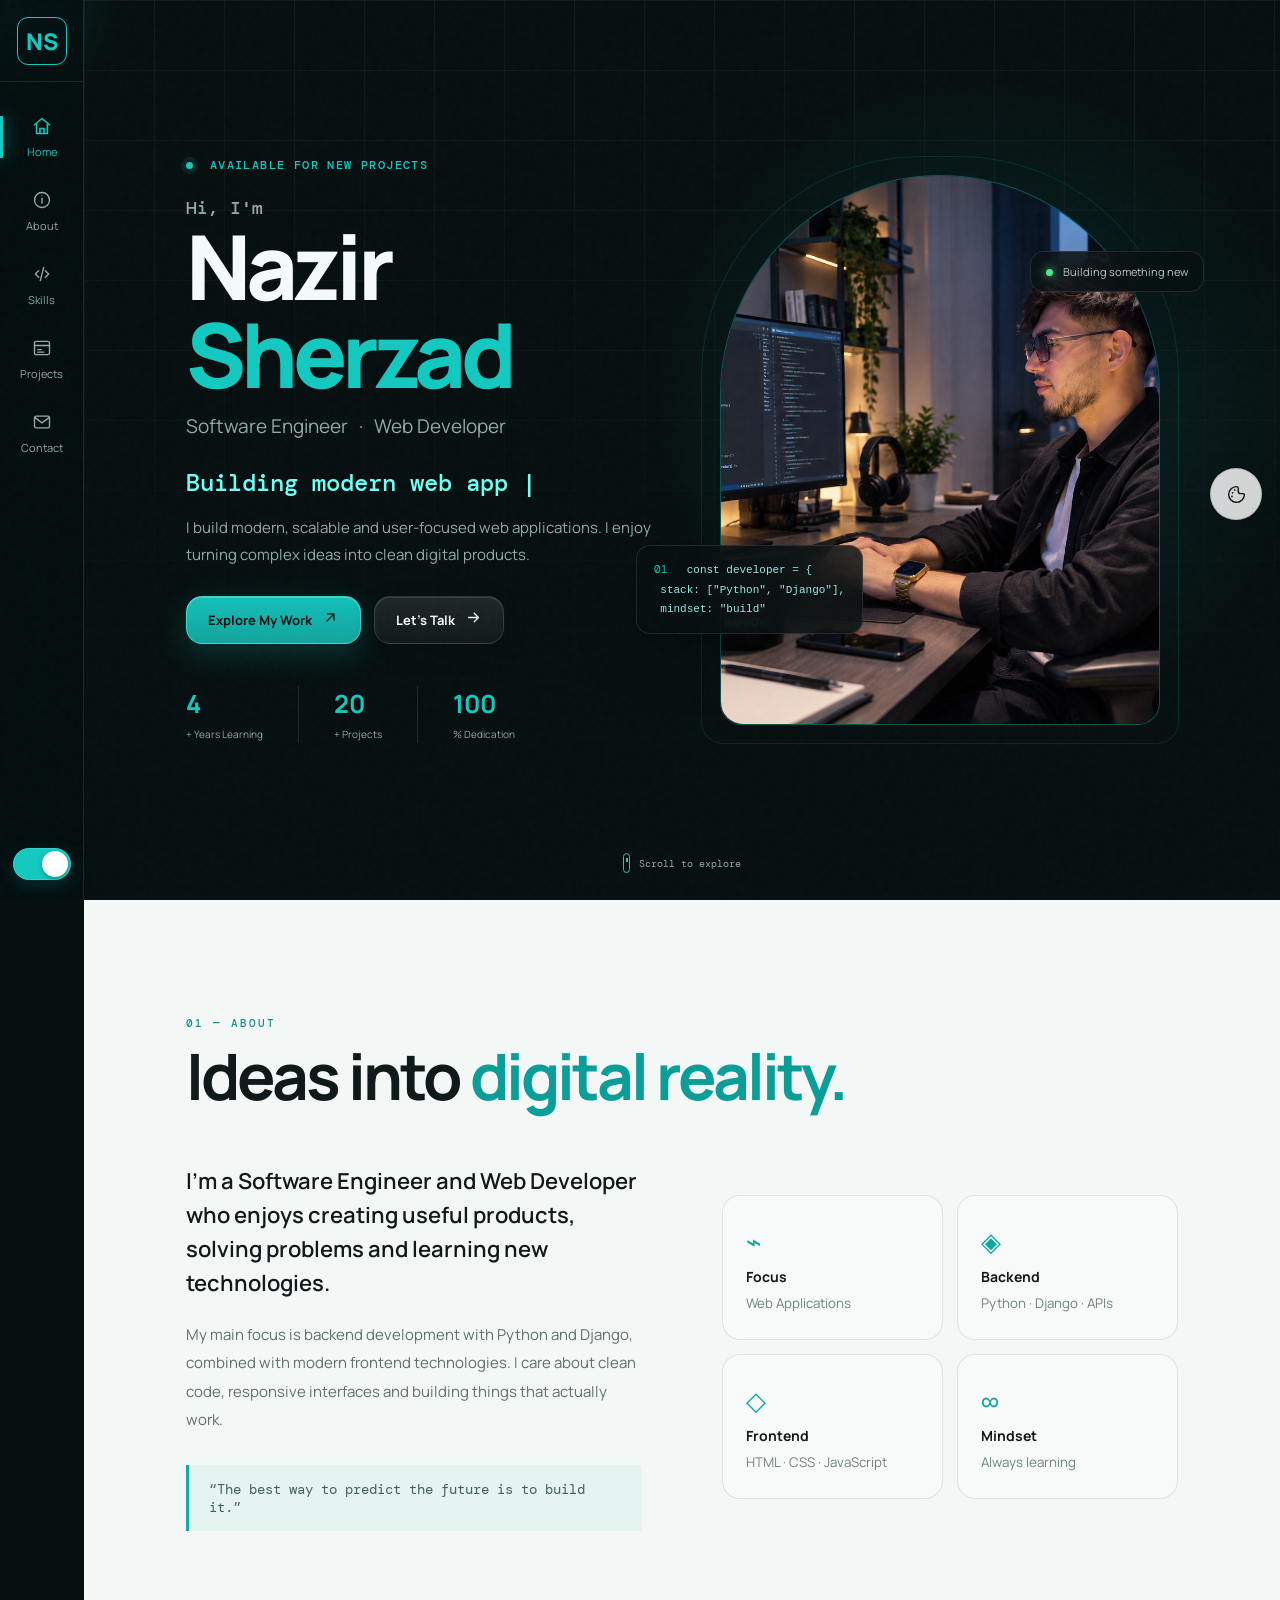
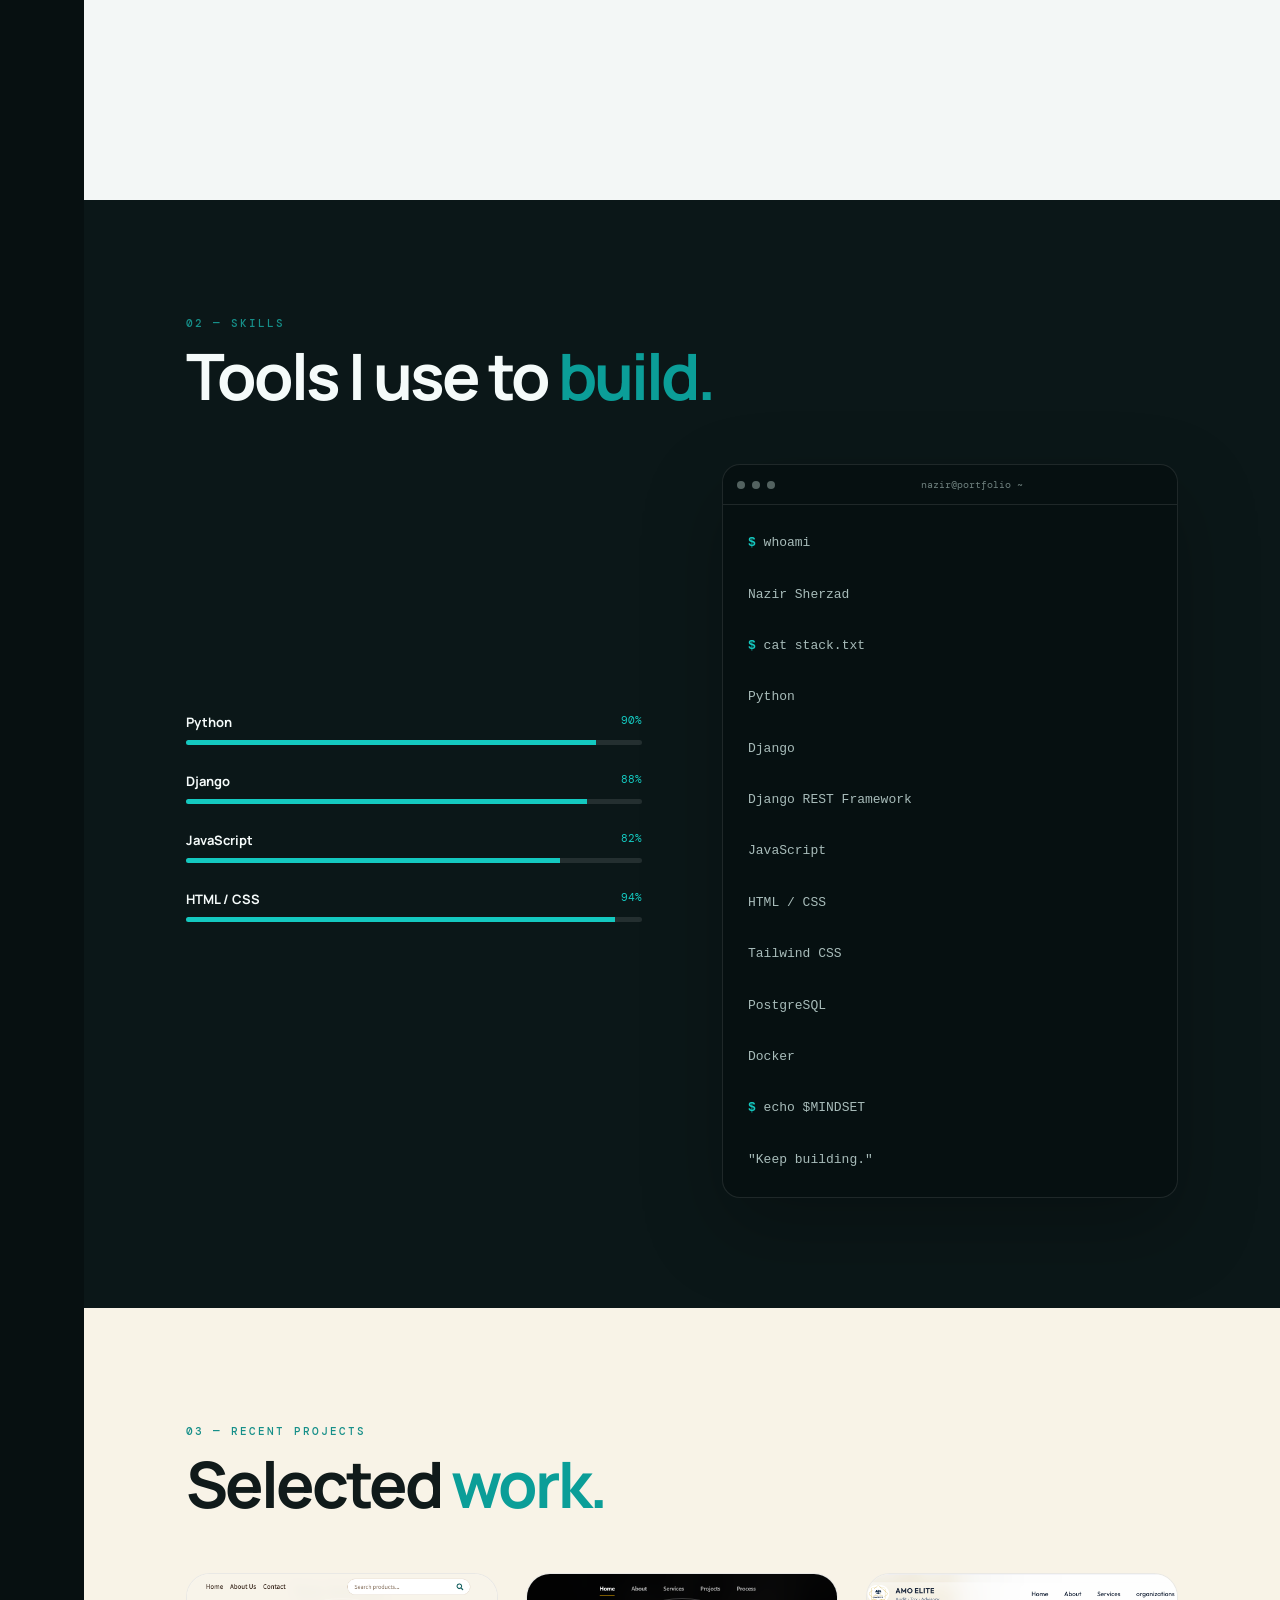
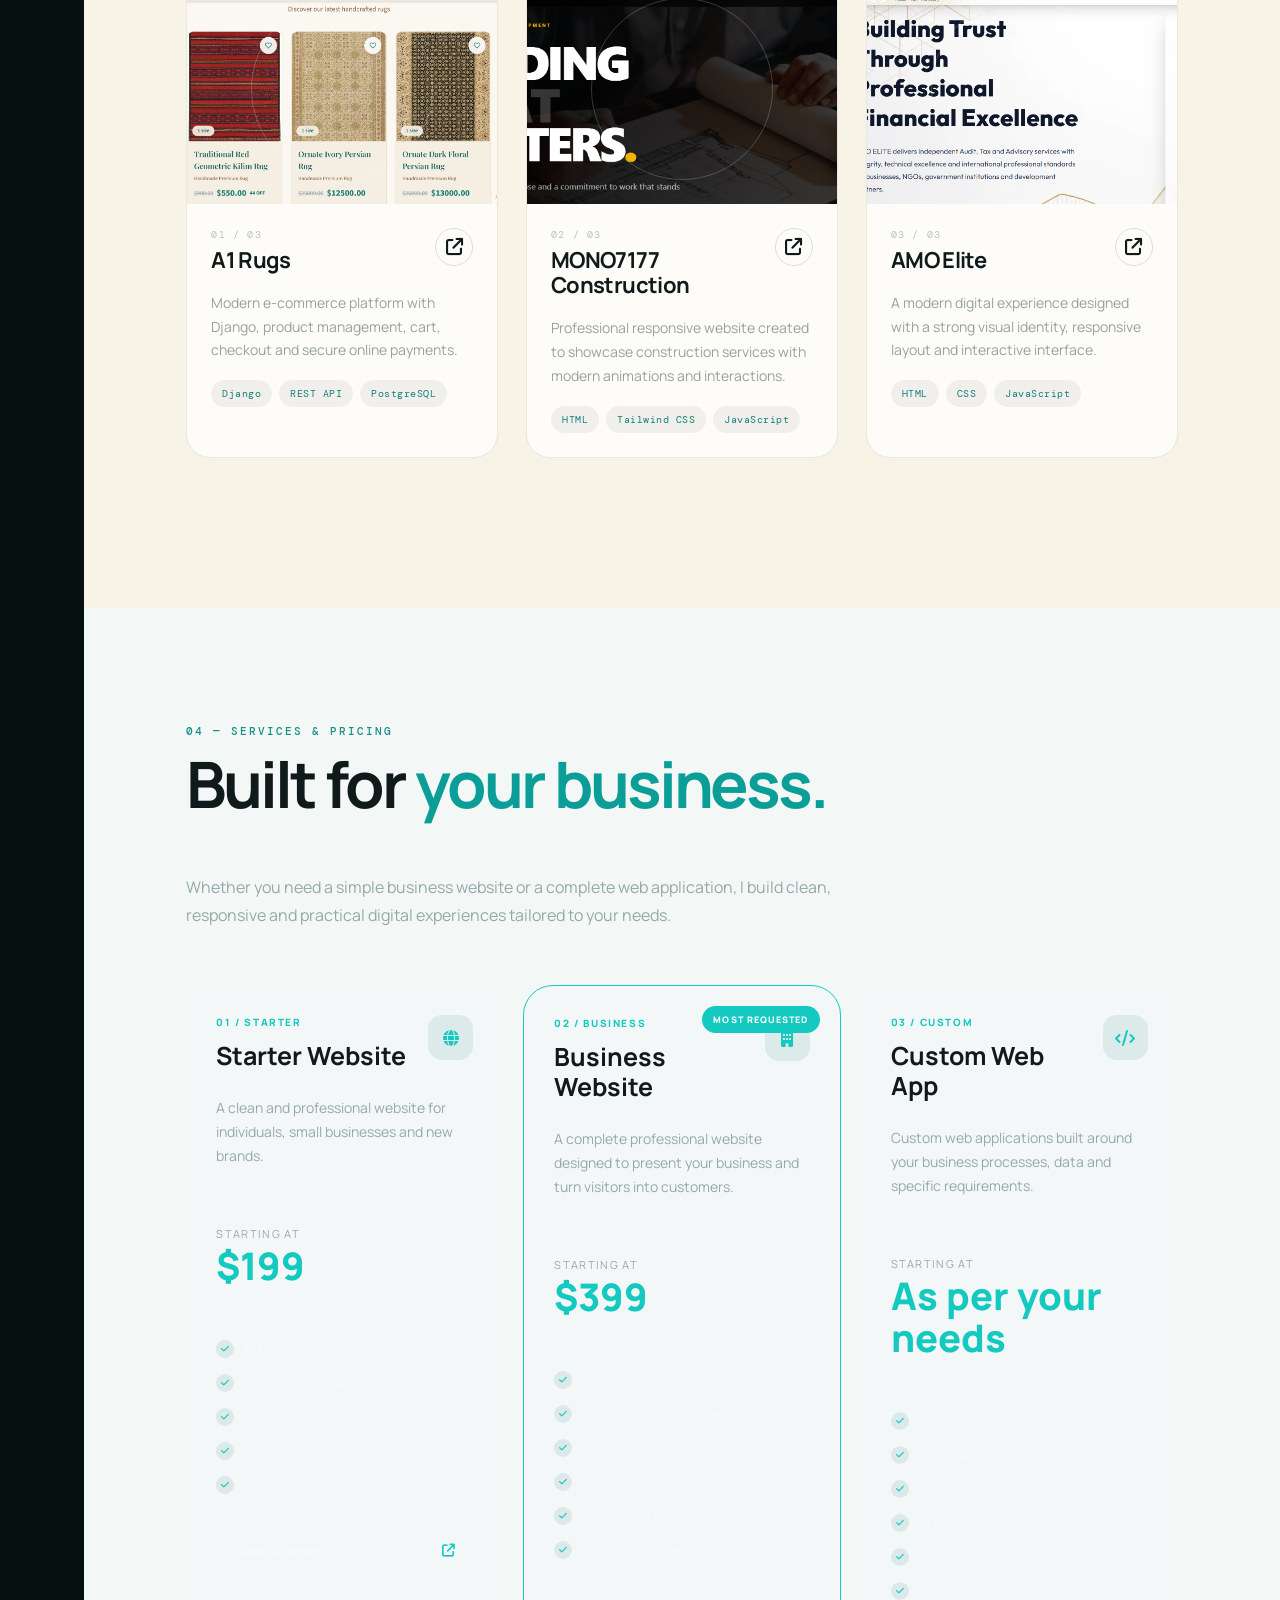
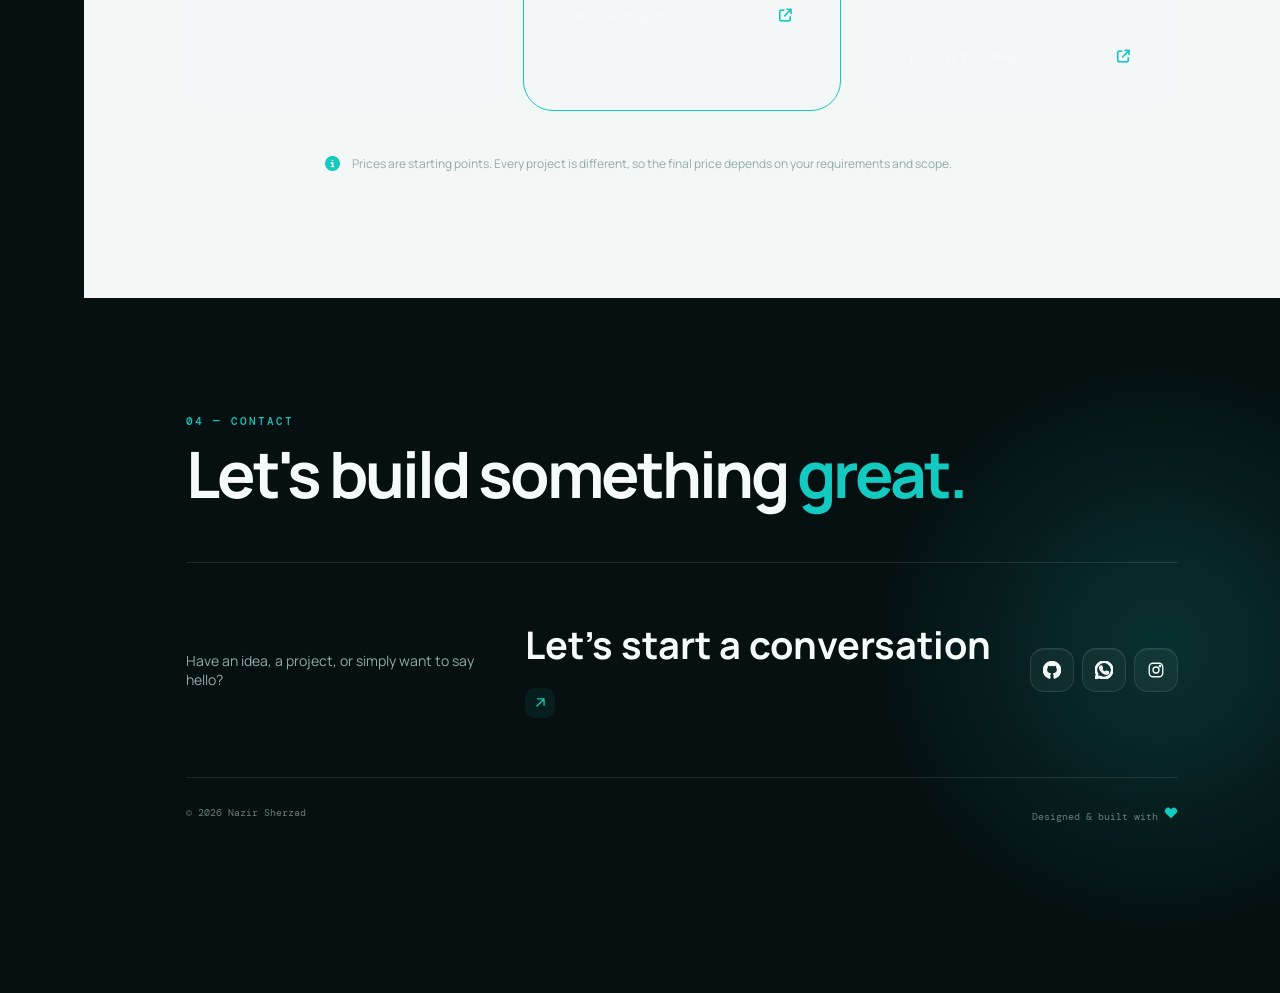
==== commit b45588cd: "ok" ====
--- a/index.html
+++ b/index.html
@@ -18,6 +18,10 @@
     href="https://fonts.gstatic.com"
     crossorigin
   >
+  <link
+  rel="stylesheet"
+  href="https://cdnjs.cloudflare.com/ajax/libs/font-awesome/6.7.2/css/all.min.css"
+/>
 
   <link
     href="https://fonts.googleapis.com/css2?family=DM+Mono:wght@400;500&family=Manrope:wght@400;500;600;700;800&display=swap"
@@ -643,7 +647,9 @@
 
           <span>VIEW PROJECT</span>
 
-          <span class="project-arrow">↗</span>
+          <span class="project-arrow">
+            <i class="fa-solid fa-arrow-up-right-from-square"></i>
+          </span>
 
         </div>
 
@@ -662,7 +668,9 @@
 
           </div>
 
-          <span class="project-link">↗</span>
+          <span class="project-link">
+            <i class="fa-solid fa-arrow-up-right-from-square"></i>
+          </span>
 
         </div>
 
@@ -693,7 +701,7 @@
          ================================= -->
 
     <a
-      href="https://mono1771.netlify.app/"
+      href="https://mono7177.com/"
       target="_blank"
       rel="noopener noreferrer"
       class="project reveal delay"
@@ -711,7 +719,9 @@
 
           <span>VIEW PROJECT</span>
 
-          <span class="project-arrow">↗</span>
+          <span class="project-arrow">
+            <i class="fa-solid fa-arrow-up-right-from-square"></i>
+          </span>
 
         </div>
 
@@ -730,7 +740,9 @@
 
           </div>
 
-          <span class="project-link">↗</span>
+          <span class="project-link">
+            <i class="fa-solid fa-arrow-up-right-from-square"></i>
+          </span>
 
         </div>
 
@@ -779,7 +791,9 @@
 
           <span>VIEW PROJECT</span>
 
-          <span class="project-arrow">↗</span>
+          <span class="project-arrow">
+            <i class="fa-solid fa-arrow-up-right-from-square"></i>
+          </span>
 
         </div>
 
@@ -798,7 +812,9 @@
 
           </div>
 
-          <span class="project-link">↗</span>
+          <span class="project-link">
+            <i class="fa-solid fa-arrow-up-right-from-square"></i>
+          </span>
 
         </div>
 
@@ -827,6 +843,834 @@
 
 </section>
 
+
+<!-- =======================================
+     SERVICES & PRICING
+     ======================================= -->
+
+<section id="services" class="section light-section">
+
+  <div class="section-head reveal">
+
+    <span>04 — SERVICES & PRICING</span>
+
+    <h2>
+      Built for <em>your business.</em>
+    </h2>
+
+  </div>
+
+
+  <div class="pricing-intro reveal">
+
+    <p>
+      Whether you need a simple business website or a complete
+      web application, I build clean, responsive and practical
+      digital experiences tailored to your needs.
+    </p>
+
+  </div>
+
+
+  <div class="pricing-grid">
+
+
+    <!-- =================================
+         STARTER WEBSITE
+         ================================= -->
+
+    <article class="price-card reveal">
+
+      <div class="price-top">
+
+        <div>
+
+          <small>01 / STARTER</small>
+
+          <h3>Starter Website</h3>
+
+        </div>
+
+        <span class="price-icon">
+          <i class="fa-solid fa-globe"></i>
+        </span>
+
+      </div>
+
+
+      <p class="price-description">
+
+        A clean and professional website for individuals,
+        small businesses and new brands.
+
+      </p>
+
+
+      <div class="price">
+
+        <span>Starting at</span>
+
+        <strong>$199</strong>
+
+      </div>
+
+
+      <ul class="price-features">
+
+        <li>
+          <i class="fa-solid fa-check"></i>
+          1–3 pages
+        </li>
+
+        <li>
+          <i class="fa-solid fa-check"></i>
+          Responsive design
+        </li>
+
+        <li>
+          <i class="fa-solid fa-check"></i>
+          Contact form
+        </li>
+
+        <li>
+          <i class="fa-solid fa-check"></i>
+          Basic SEO setup
+        </li>
+
+        <li>
+          <i class="fa-solid fa-check"></i>
+          Website deployment
+        </li>
+
+      </ul>
+
+
+      <a href="#contact" class="price-btn">
+
+        Start a Project
+
+        <i class="fa-solid fa-arrow-up-right-from-square"></i>
+
+      </a>
+
+    </article>
+
+
+
+    <!-- =================================
+         BUSINESS WEBSITE
+         ================================= -->
+
+    <article class="price-card featured reveal delay">
+
+      <div class="popular-badge">
+        Most Requested
+      </div>
+
+
+      <div class="price-top">
+
+        <div>
+
+          <small>02 / BUSINESS</small>
+
+          <h3>Business Website</h3>
+
+        </div>
+
+        <span class="price-icon">
+          <i class="fa-solid fa-building"></i>
+        </span>
+
+      </div>
+
+
+      <p class="price-description">
+
+        A complete professional website designed to
+        present your business and turn visitors into customers.
+
+      </p>
+
+
+      <div class="price">
+
+        <span>Starting at</span>
+
+        <strong>$399</strong>
+
+      </div>
+
+
+      <ul class="price-features">
+
+        <li>
+          <i class="fa-solid fa-check"></i>
+          4–7 pages
+        </li>
+
+        <li>
+          <i class="fa-solid fa-check"></i>
+          Custom responsive design
+        </li>
+
+        <li>
+          <i class="fa-solid fa-check"></i>
+          Contact forms
+        </li>
+
+        <li>
+          <i class="fa-solid fa-check"></i>
+          SEO setup
+        </li>
+
+        <li>
+          <i class="fa-solid fa-check"></i>
+          Animations & interactions
+        </li>
+
+        <li>
+          <i class="fa-solid fa-check"></i>
+          Deployment & setup
+        </li>
+
+      </ul>
+
+
+      <a href="#contact" class="price-btn">
+
+        Start a Project
+
+        <i class="fa-solid fa-arrow-up-right-from-square"></i>
+
+      </a>
+
+    </article>
+
+
+
+    <!-- =================================
+         CUSTOM WEB APPLICATION
+         ================================= -->
+
+    <article class="price-card reveal">
+
+      <div class="price-top">
+
+        <div>
+
+          <small>03 / CUSTOM</small>
+
+          <h3>Custom Web App</h3>
+
+        </div>
+
+        <span class="price-icon">
+          <i class="fa-solid fa-code"></i>
+        </span>
+
+      </div>
+
+
+      <p class="price-description">
+
+        Custom web applications built around your
+        business processes, data and specific requirements.
+
+      </p>
+
+
+      <div class="price">
+
+        <span>Starting at</span>
+
+        <strong>As per your needs</strong>
+
+      </div>
+
+
+      <ul class="price-features">
+
+        <li>
+          <i class="fa-solid fa-check"></i>
+          Custom functionality
+        </li>
+
+        <li>
+          <i class="fa-solid fa-check"></i>
+          Database integration
+        </li>
+
+        <li>
+          <i class="fa-solid fa-check"></i>
+          Authentication
+        </li>
+
+        <li>
+          <i class="fa-solid fa-check"></i>
+          REST APIs
+        </li>
+
+        <li>
+          <i class="fa-solid fa-check"></i>
+          Admin dashboard
+        </li>
+
+        <li>
+          <i class="fa-solid fa-check"></i>
+          Deployment & configuration
+        </li>
+
+      </ul>
+
+
+      <a href="#contact" class="price-btn">
+
+        Discuss Your Project
+
+        <i class="fa-solid fa-arrow-up-right-from-square"></i>
+
+      </a>
+
+    </article>
+
+
+  </div>
+
+
+  <!-- =================================
+       PRICING NOTE
+       ================================= -->
+
+  <div class="pricing-note reveal">
+
+    <i class="fa-solid fa-circle-info"></i>
+
+    <span>
+
+      Prices are starting points. Every project is different,
+      so the final price depends on your requirements and scope.
+
+    </span>
+
+  </div>
+
+
+</section>
+
+
+
+<!-- =======================================
+     SERVICES & PRICING CSS
+     Add this to style.css
+     ======================================= -->
+
+<style>
+
+.pricing-intro {
+  max-width: 650px;
+  margin-top: 18px;
+  color: var(--muted);
+  line-height: 1.8;
+}
+
+
+/* =========================================
+   PRICING GRID
+   ========================================= */
+
+.pricing-grid {
+  display: grid;
+  grid-template-columns: repeat(3, 1fr);
+  gap: 20px;
+  margin-top: 55px;
+}
+
+
+/* =========================================
+   PRICE CARD
+   ========================================= */
+
+.price-card {
+  position: relative;
+
+  padding: 30px;
+
+  border: 1px solid var(--border);
+
+  border-radius: 30px;
+
+  background: var(--card);
+
+  transition:
+    transform 0.35s ease,
+    border-color 0.35s ease,
+    box-shadow 0.35s ease;
+}
+
+
+.price-card:hover {
+
+  transform: translateY(-8px);
+
+  border-color: var(--teal);
+
+  box-shadow:
+    0 25px 60px rgba(0, 0, 0, 0.08);
+
+}
+
+
+/* =========================================
+   FEATURED CARD
+   ========================================= */
+
+.price-card.featured {
+
+  border: 1.5px solid var(--teal);
+
+}
+
+
+/* =========================================
+   POPULAR BADGE
+   ========================================= */
+
+.popular-badge {
+
+  position: absolute;
+
+  top: 20px;
+  right: 20px;
+
+  padding: 7px 11px;
+
+  border-radius: 999px;
+
+  background: var(--teal);
+
+  color: #fff;
+
+  font-size: 9px;
+
+  font-weight: 800;
+
+  letter-spacing: 0.12em;
+
+  text-transform: uppercase;
+
+}
+
+
+/* =========================================
+   PRICE TOP
+   ========================================= */
+
+.price-top {
+
+  display: flex;
+
+  align-items: flex-start;
+
+  justify-content: space-between;
+
+  gap: 20px;
+
+}
+
+
+.price-top small {
+
+  display: block;
+
+  margin-bottom: 12px;
+
+  color: var(--teal);
+
+  font-size: 10px;
+
+  font-weight: 800;
+
+  letter-spacing: 0.16em;
+
+}
+
+
+.price-top h3 {
+
+  font-size: 25px;
+
+  line-height: 1.2;
+
+}
+
+
+/* =========================================
+   PRICE ICON
+   ========================================= */
+
+.price-icon {
+
+  width: 45px;
+
+  height: 45px;
+
+  flex-shrink: 0;
+
+  display: flex;
+
+  align-items: center;
+
+  justify-content: center;
+
+  border-radius: 14px;
+
+  background: rgba(15, 118, 110, 0.1);
+
+  color: var(--teal);
+
+  transition:
+    transform 0.35s ease,
+    background 0.35s ease;
+
+}
+
+
+.price-card:hover .price-icon {
+
+  transform: rotate(-5deg) scale(1.08);
+
+  background: var(--teal);
+
+  color: #fff;
+
+}
+
+
+/* =========================================
+   DESCRIPTION
+   ========================================= */
+
+.price-description {
+
+  min-height: 85px;
+
+  margin-top: 25px;
+
+  color: var(--muted);
+
+  line-height: 1.7;
+
+  font-size: 14px;
+
+}
+
+
+/* =========================================
+   PRICE
+   ========================================= */
+
+.price {
+
+  margin-top: 25px;
+
+  padding: 20px 0;
+
+  border-top: 1px solid var(--border);
+
+  border-bottom: 1px solid var(--border);
+
+}
+
+
+.price span {
+
+  display: block;
+
+  margin-bottom: 4px;
+
+  color: var(--muted);
+
+  font-size: 11px;
+
+  text-transform: uppercase;
+
+  letter-spacing: 0.12em;
+
+}
+
+
+.price strong {
+
+  display: block;
+
+  color: var(--teal);
+
+  font-size: 38px;
+
+  line-height: 1.1;
+
+  font-weight: 800;
+
+}
+
+
+/* =========================================
+   FEATURES
+   ========================================= */
+
+.price-features {
+
+  list-style: none;
+
+  padding: 0;
+
+  margin: 25px 0 0;
+
+}
+
+
+.price-features li {
+
+  display: flex;
+
+  align-items: center;
+
+  gap: 10px;
+
+  padding: 8px 0;
+
+  color: var(--text);
+
+  font-size: 13px;
+
+}
+
+
+.price-features li i {
+
+  width: 18px;
+
+  height: 18px;
+
+  display: flex;
+
+  align-items: center;
+
+  justify-content: center;
+
+  flex-shrink: 0;
+
+  border-radius: 50%;
+
+  background: rgba(15, 118, 110, 0.1);
+
+  color: var(--teal);
+
+  font-size: 9px;
+
+}
+
+
+/* =========================================
+   PRICE BUTTON
+   ========================================= */
+
+.price-btn {
+
+  display: flex;
+
+  align-items: center;
+
+  justify-content: space-between;
+
+  gap: 15px;
+
+  width: 100%;
+
+  margin-top: 25px;
+
+  padding: 15px 18px;
+
+  border: 1px solid var(--border);
+
+  border-radius: 14px;
+
+  color: var(--text);
+
+  text-decoration: none;
+
+  font-size: 13px;
+
+  font-weight: 700;
+
+  transition:
+    background 0.3s ease,
+    color 0.3s ease,
+    border-color 0.3s ease,
+    transform 0.3s ease;
+
+}
+
+
+.price-btn i {
+
+  color: var(--teal);
+
+  transition: transform 0.3s ease;
+
+}
+
+
+.price-btn:hover {
+
+  background: var(--teal);
+
+  color: #fff;
+
+  border-color: var(--teal);
+
+  transform: translateY(-2px);
+
+}
+
+
+.price-btn:hover i {
+
+  color: #fff;
+
+  transform: translate(2px, -2px);
+
+}
+
+
+/* =========================================
+   PRICING NOTE
+   ========================================= */
+
+.pricing-note {
+
+  display: flex;
+
+  align-items: center;
+
+  gap: 12px;
+
+  max-width: 750px;
+
+  margin: 28px auto 0;
+
+  padding: 15px 18px;
+
+  border: 1px solid var(--border);
+
+  border-radius: 15px;
+
+  color: var(--muted);
+
+  font-size: 12px;
+
+  line-height: 1.6;
+
+}
+
+
+.pricing-note > i {
+
+  flex-shrink: 0;
+
+  color: var(--teal);
+
+  font-size: 15px;
+
+}
+
+
+/* =========================================
+   MOBILE
+   ========================================= */
+
+@media (max-width: 900px) {
+
+  .pricing-grid {
+
+    grid-template-columns: 1fr;
+
+    gap: 18px;
+
+  }
+
+
+  .price-card {
+
+    padding: 25px;
+
+  }
+
+
+  .price-description {
+
+    min-height: auto;
+
+  }
+
+}
+
+
+@media (max-width: 600px) {
+
+  .pricing-grid {
+
+    margin-top: 40px;
+
+  }
+
+
+  .price-card {
+
+    border-radius: 24px;
+
+    padding: 22px;
+
+  }
+
+
+  .price-top h3 {
+
+    font-size: 22px;
+
+  }
+
+
+  .price strong {
+
+    font-size: 34px;
+
+  }
+
+
+  .popular-badge {
+
+    top: 15px;
+
+    right: 15px;
+
+    font-size: 8px;
+
+  }
+
+
+  .pricing-note {
+
+    align-items: flex-start;
+
+    margin-top: 22px;
+
+  }
+
+}
+
+</style>
 
     <!-- =======================================
          CONTACT
@@ -1034,24 +1878,48 @@
         Change theme
       </div>
 
-      <a href="assets/page1.html">
-        <span>01</span>
-        Digital Sunset
-        <b>↗</b>
-      </a>
-
-      <a href="assets/page2.html">
-        <span>02</span>
-        Neon Noir
-        <b>↗</b>
-      </a>
-
-      <a href="assets/page.html">
-        <span>03</span>
-        Cyber Glow
-        <b>↗</b>
-      </a>
-
+   <a href="assets/page1.html">
+  <span>01</span>
+  <span class="theme-icon">
+    <!-- Sunset -->
+    <svg viewBox="0 0 24 24" width="16" height="16" aria-hidden="true">
+      <path d="M3 17h18M5 17a7 7 0 0 1 14 0" fill="none"
+        stroke="currentColor" stroke-width="1.7" stroke-linecap="round"/>
+      <path d="M12 3v3M5.6 6.6l2.1 2.1M18.4 6.6l-2.1 2.1"
+        fill="none" stroke="currentColor" stroke-width="1.7" stroke-linecap="round"/>
+    </svg>
+  </span>
+  Digital Sunset
+</a>
+
+<a href="assets/page2.html">
+  <span>02</span>
+  <span class="theme-icon">
+    <!-- Neon -->
+    <svg viewBox="0 0 24 24" width="16" height="16" aria-hidden="true">
+      <path d="M13 2L5 13h6l-1 9 8-12h-6l1-8Z"
+        fill="none" stroke="currentColor" stroke-width="1.7"
+        stroke-linejoin="round"/>
+    </svg>
+  </span>
+  Neon Noir
+</a>
+
+<a href="assets/page.html">
+  <span>03</span>
+  <span class="theme-icon">
+    <!-- Atelier -->
+    <svg viewBox="0 0 24 24" width="16" height="16" aria-hidden="true">
+      <path d="M4 16.5V20h3.5L18 9.5 14.5 6 4 16.5Z"
+        fill="none" stroke="currentColor" stroke-width="1.7"
+        stroke-linejoin="round"/>
+      <path d="M13 7.5 16.5 11M15.5 4.5l4 4"
+        fill="none" stroke="currentColor" stroke-width="1.7"
+        stroke-linecap="round"/>
+    </svg>
+  </span>
+  Digital Atelier
+</a>
     </div>
 
   </div>
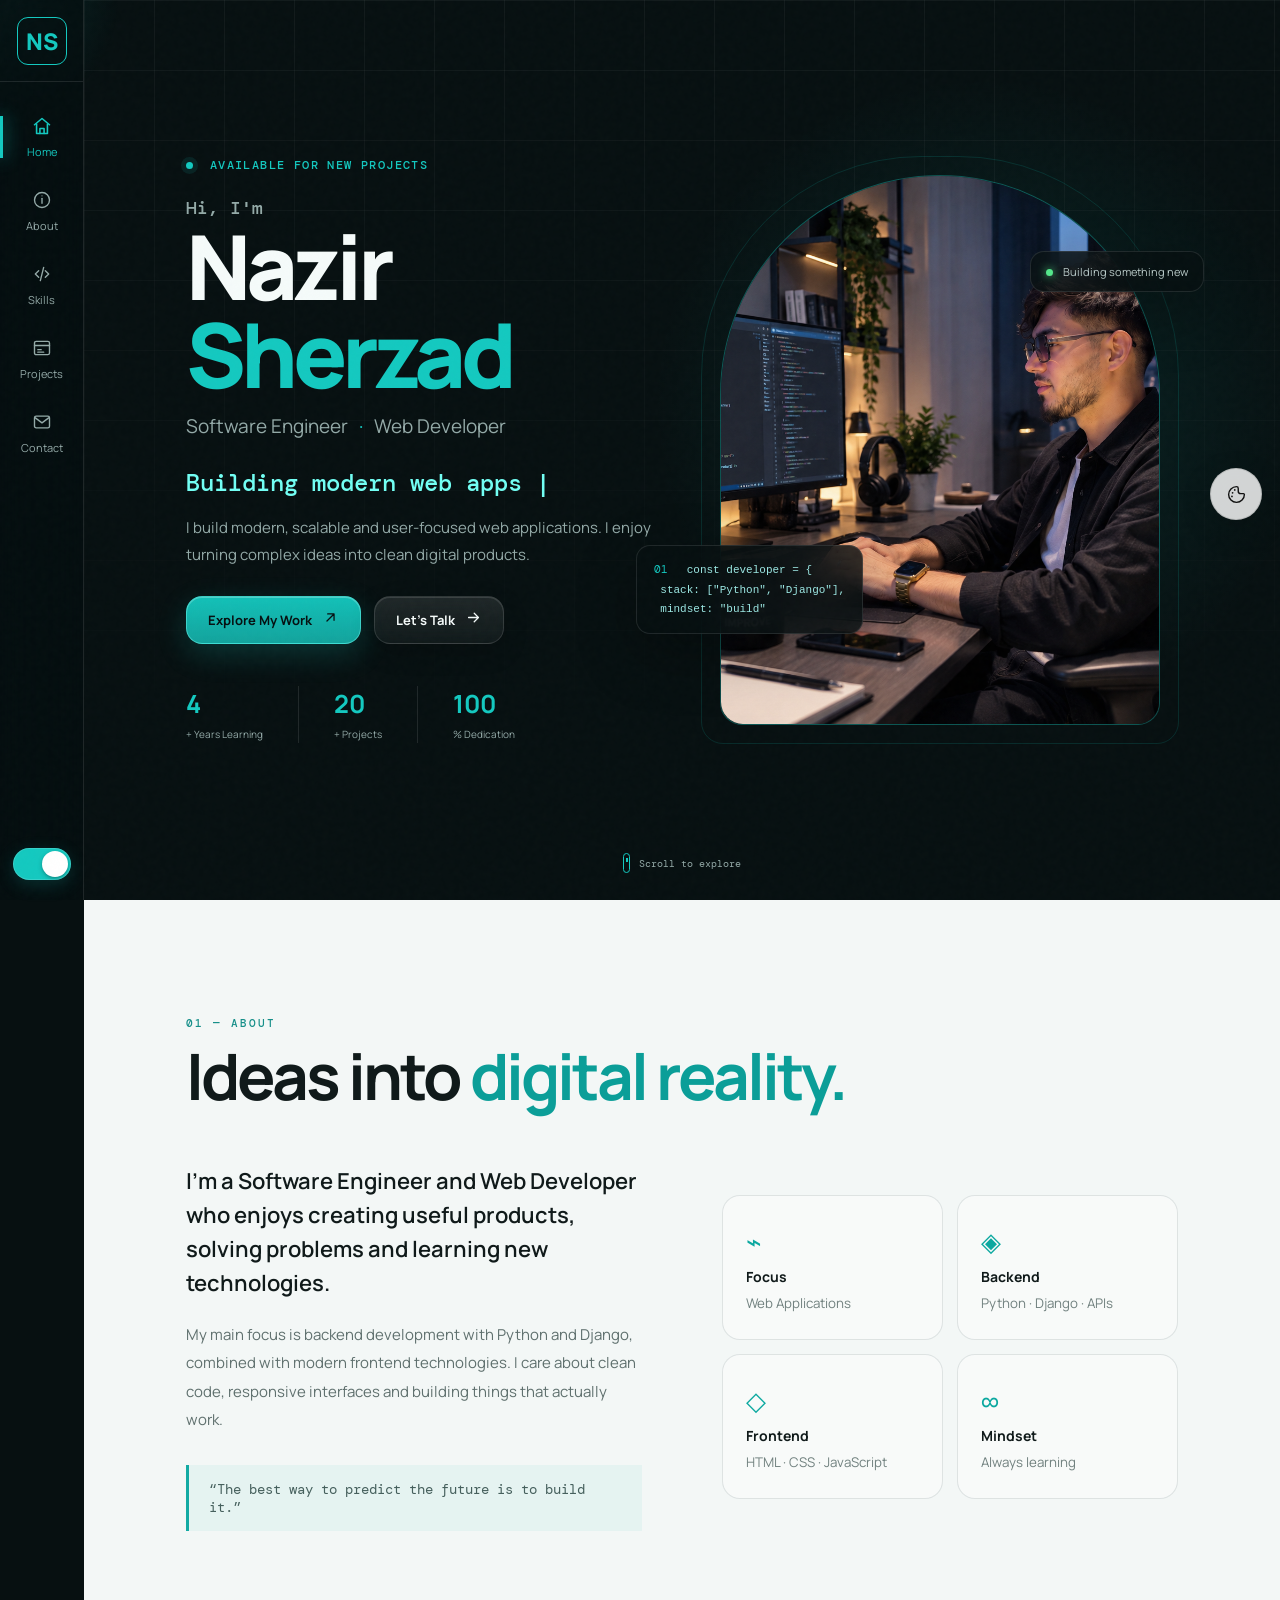
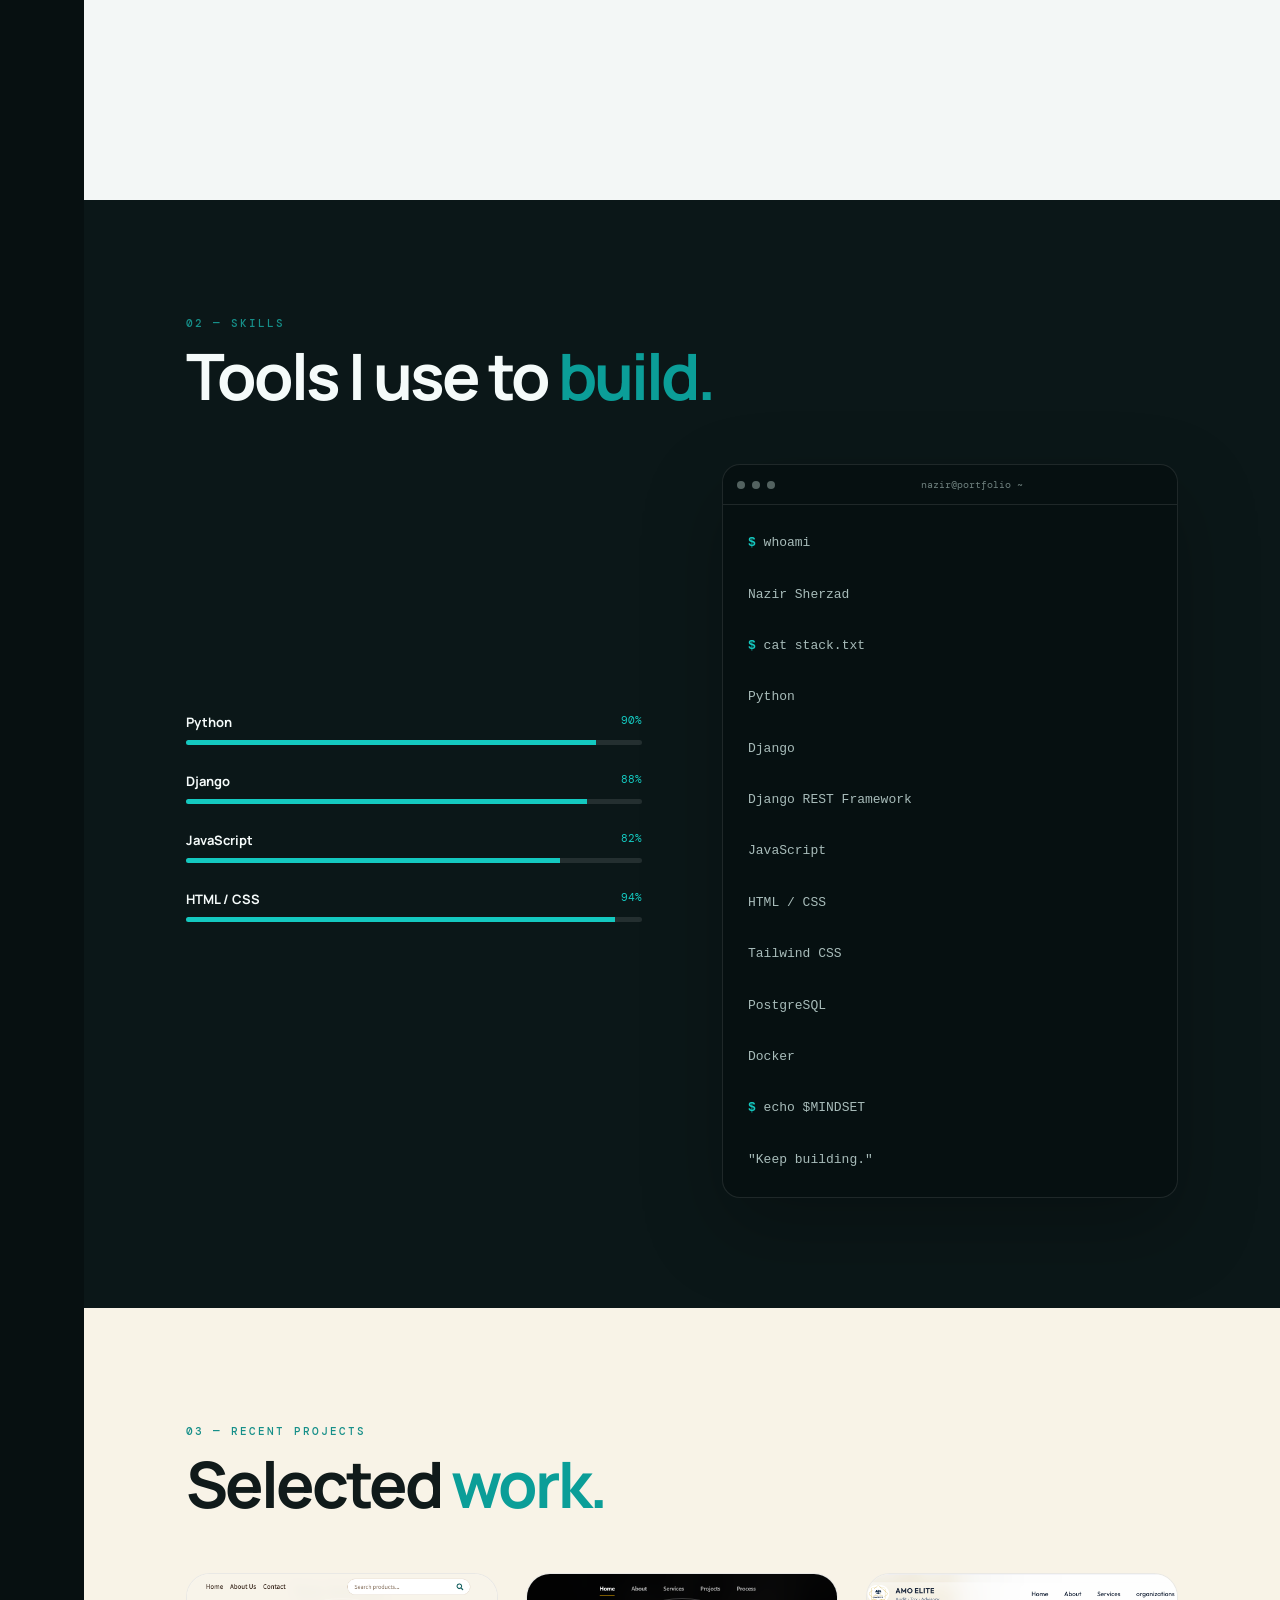
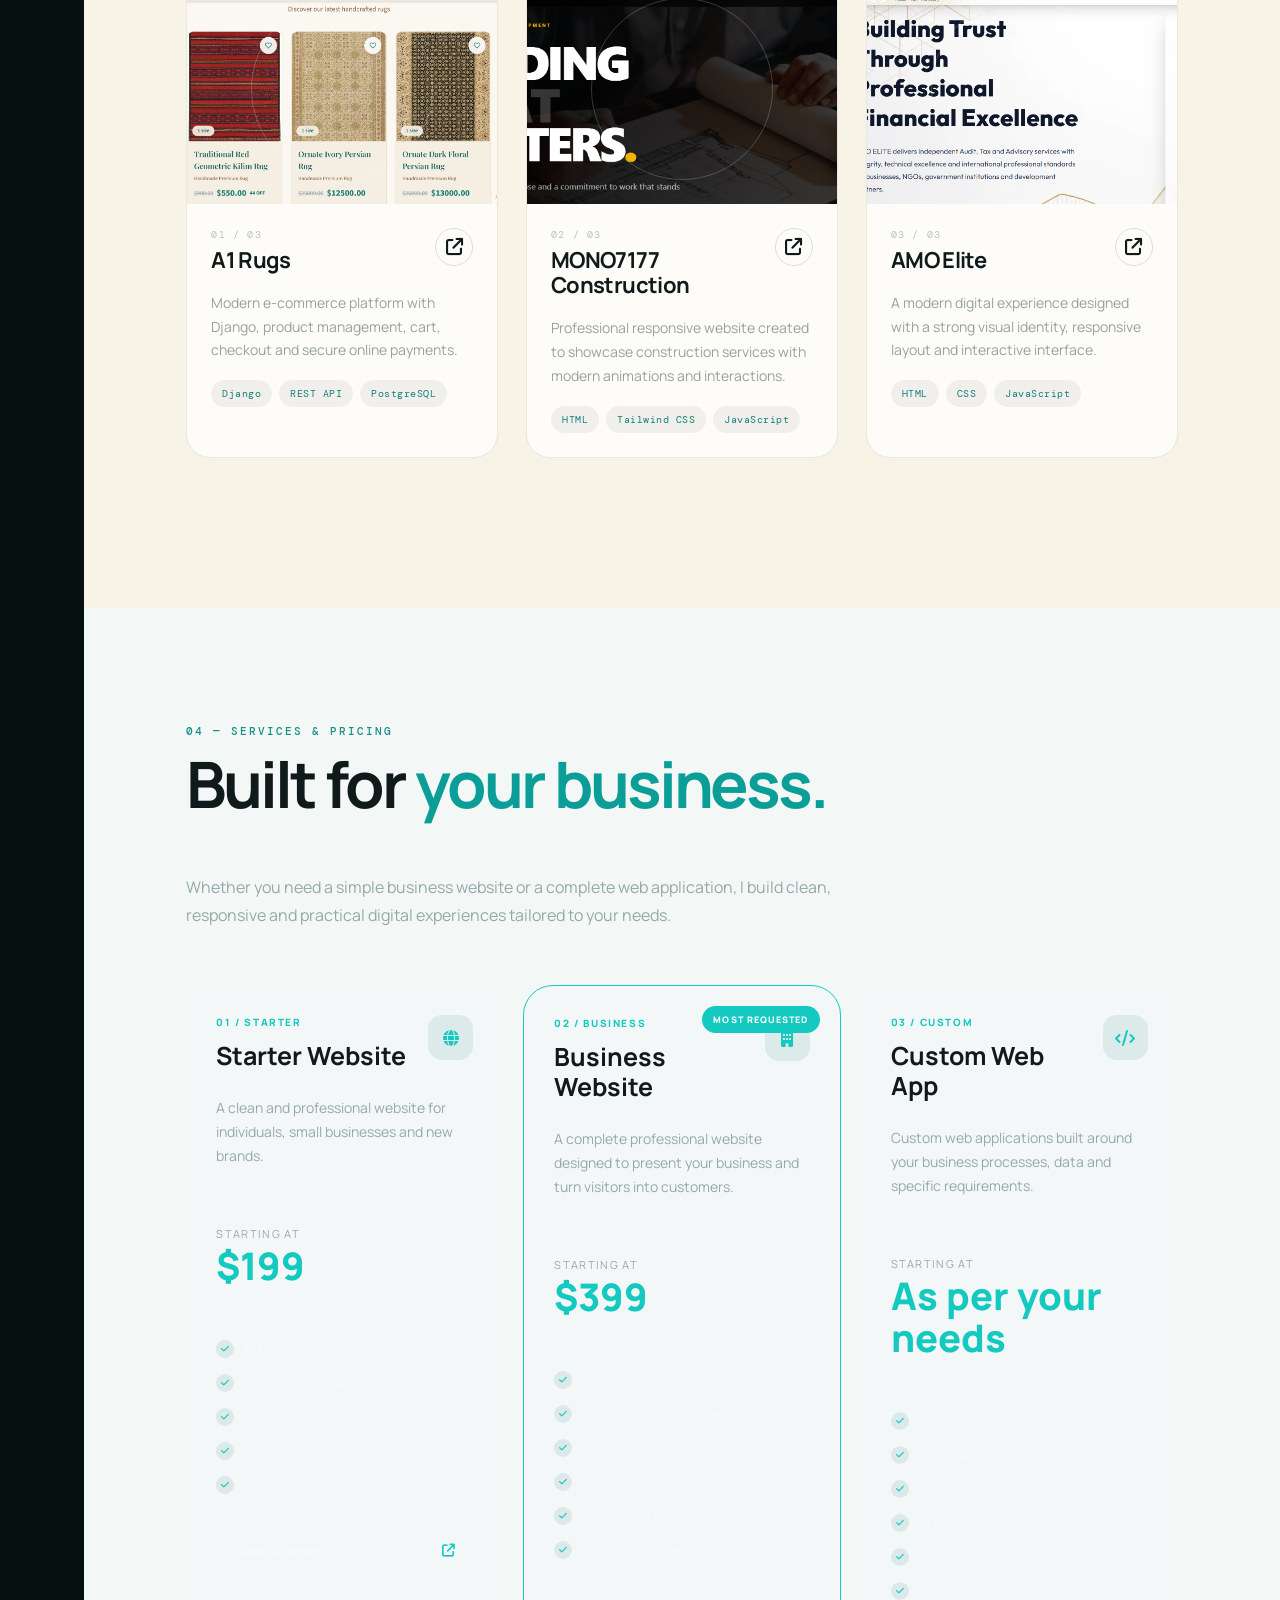
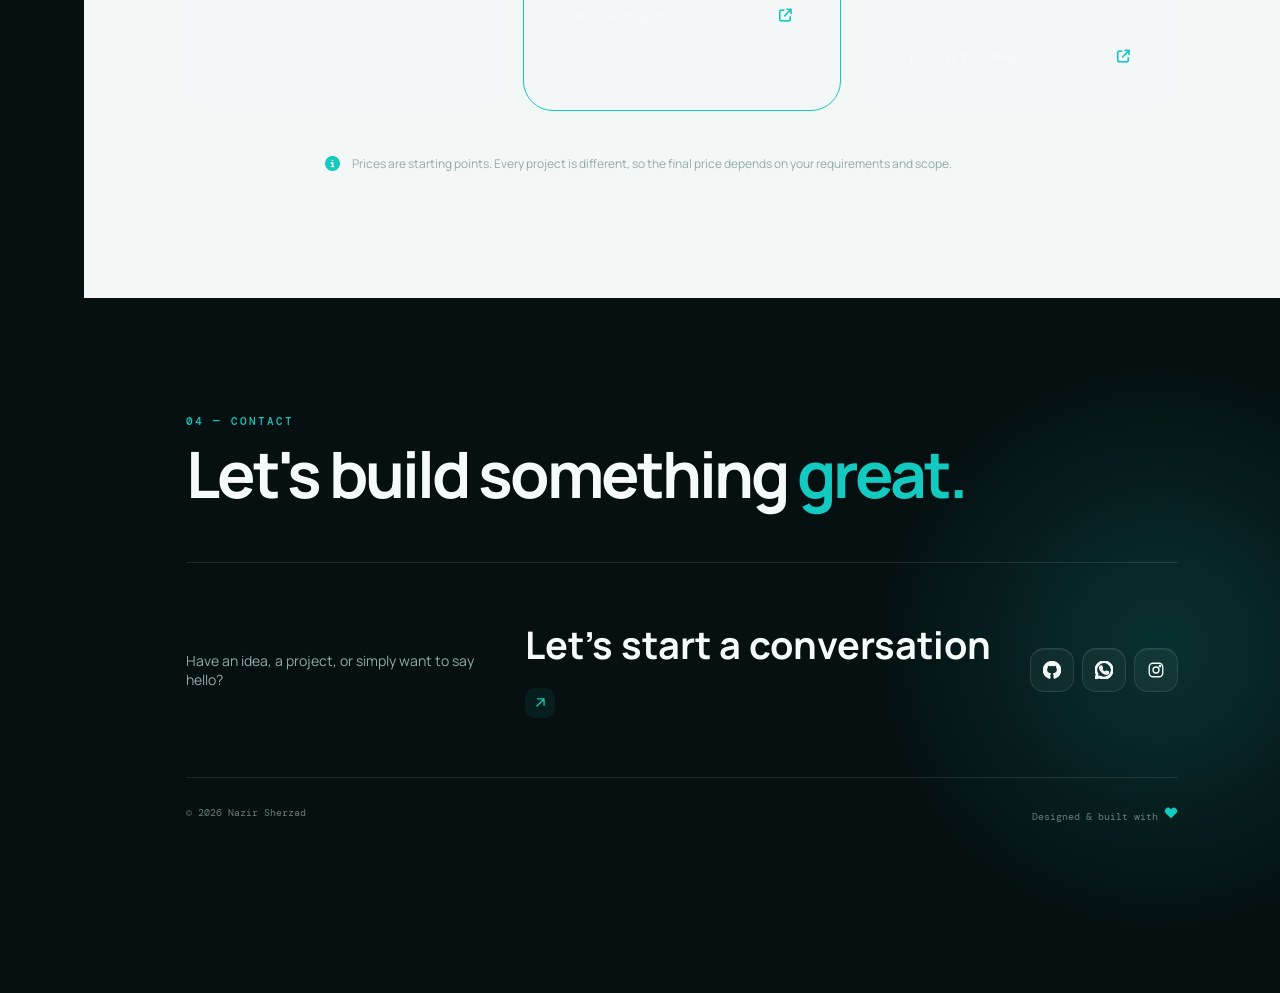
==== commit 74c25562: "favicon" ====
--- a/index.html
+++ b/index.html
@@ -11,6 +11,7 @@
   >
 
   <title>Nazir Sherzad | Software Engineer</title>
+  <link rel="icon" type="image/png" href="fav.png">
 
   <link rel="preconnect" href="https://fonts.googleapis.com">
   <link
